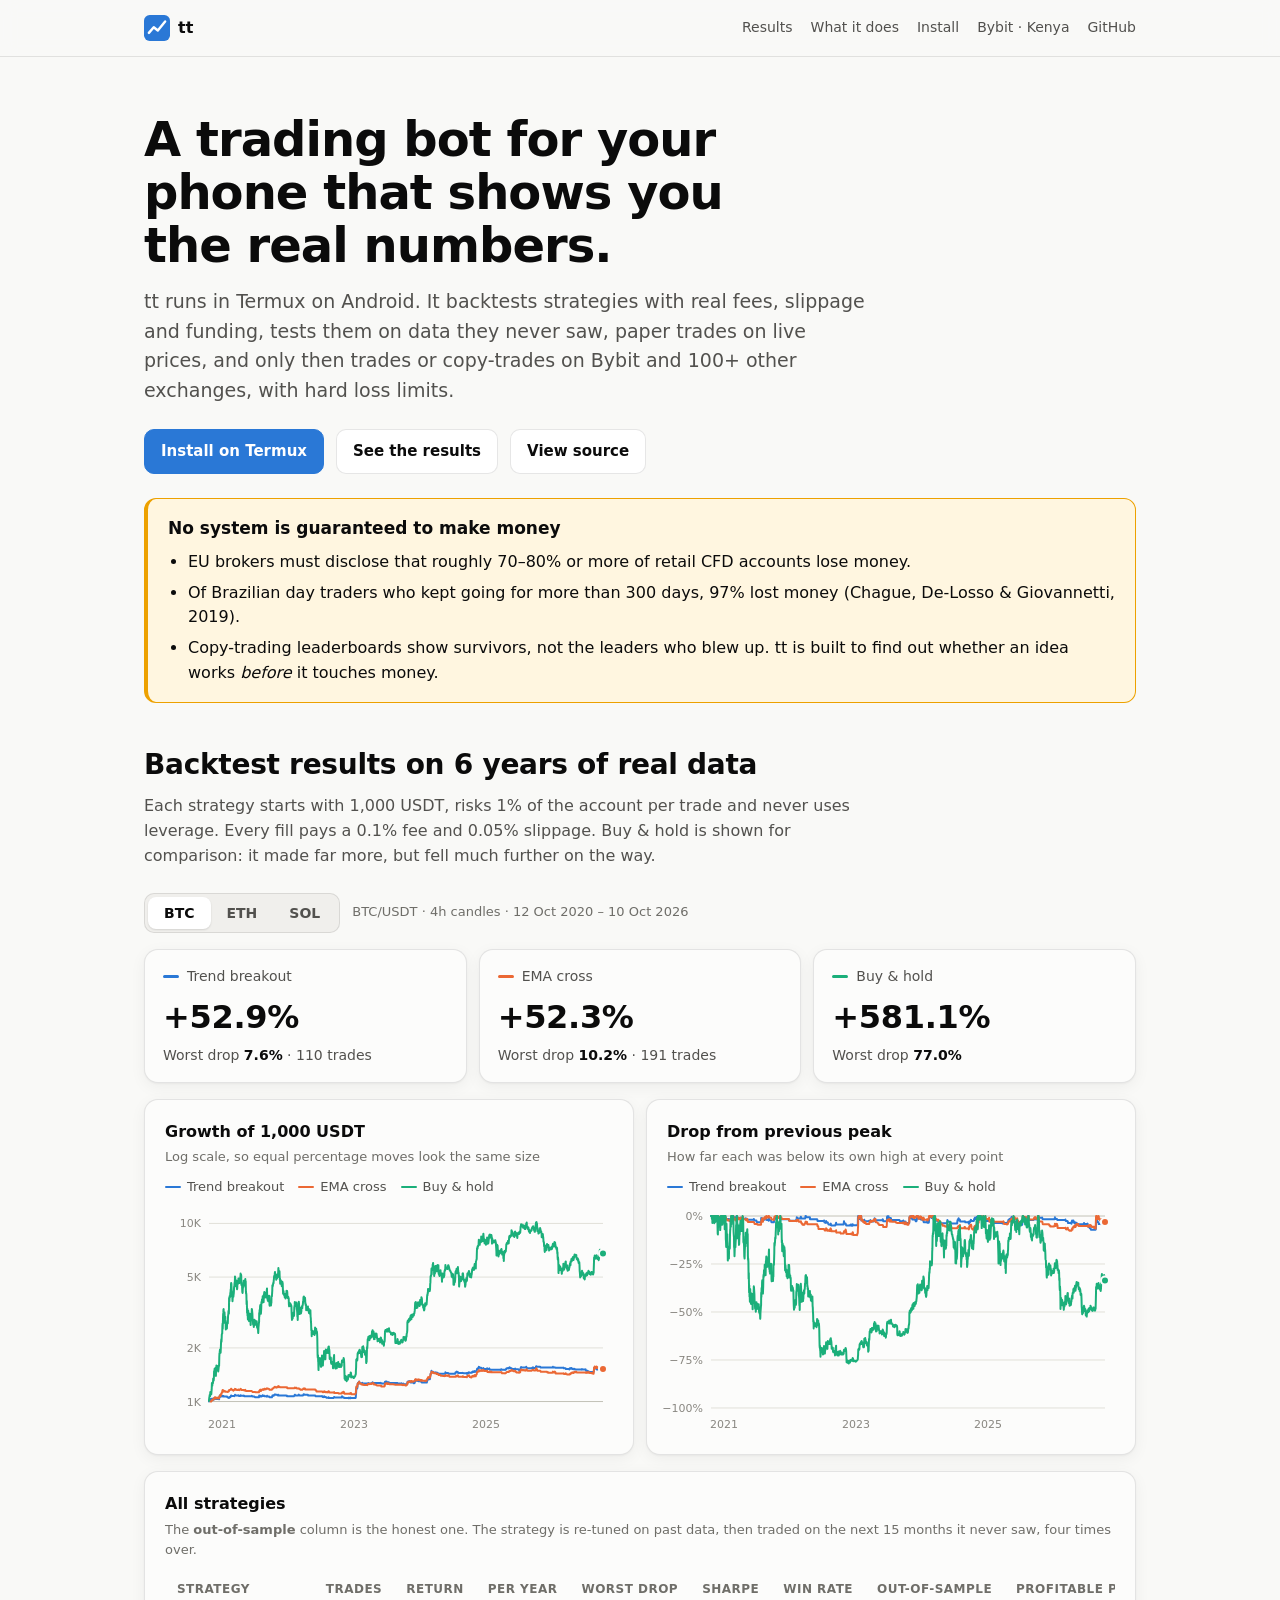
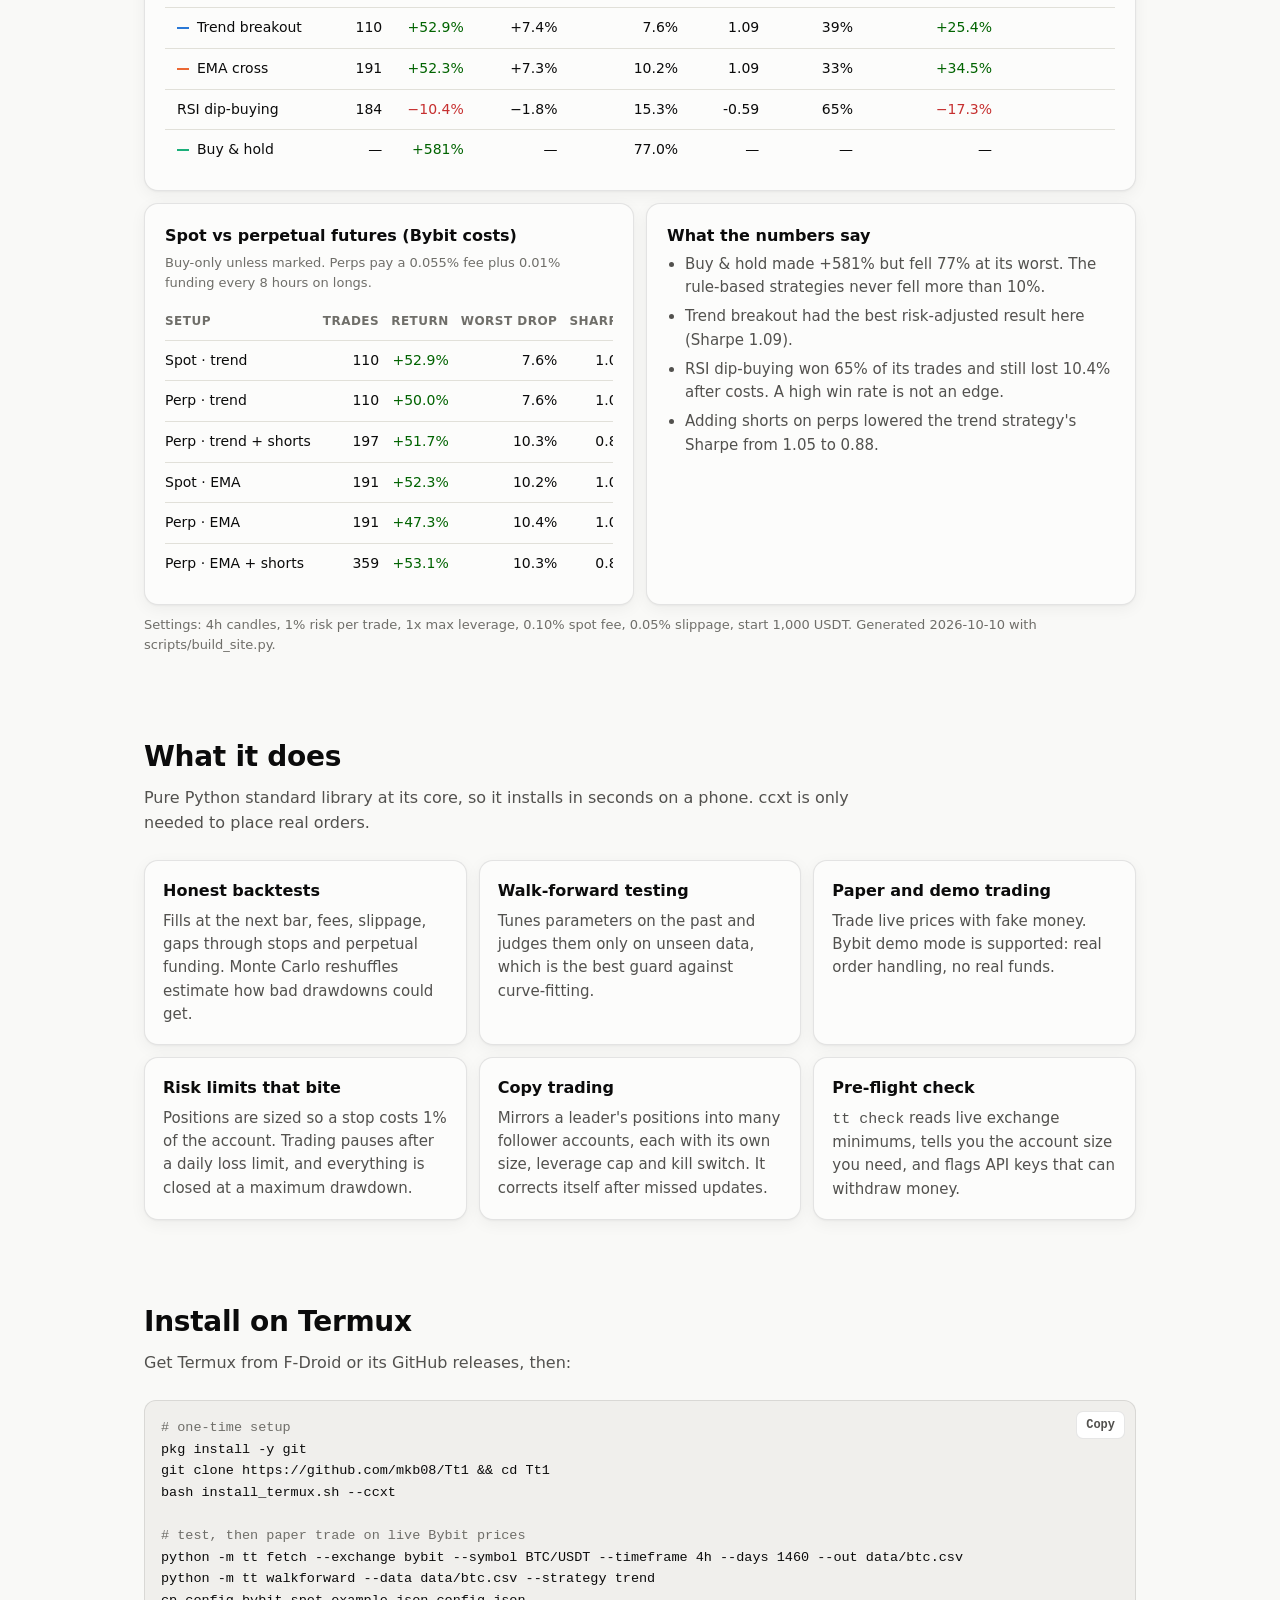
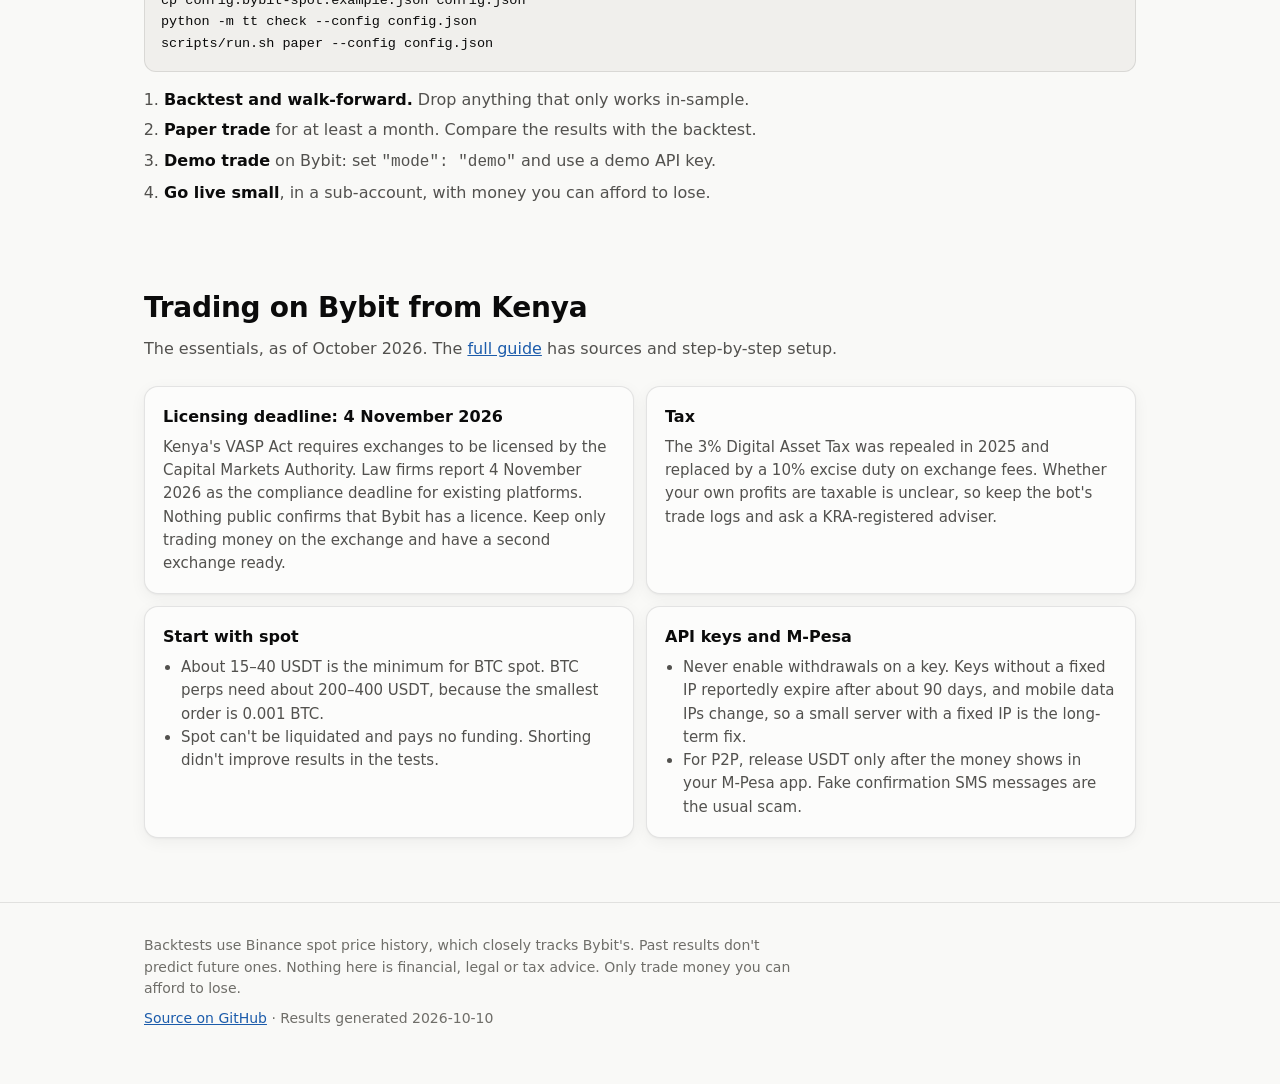
==== site/index.html @ 09217d5b "Add project website for Vercel - site/index.html: static, dependency-free page with the honest   res" ====
<!doctype html>
<html lang="en">
<head>
<meta charset="utf-8">
<meta name="viewport" content="width=device-width, initial-scale=1">
<title>tt trading toolkit</title>
<meta name="description" content="An honest, phone-friendly trading and copy-trading toolkit for Termux: backtests with real costs, walk-forward tests, paper trading, Bybit support and risk limits.">
<meta property="og:title" content="tt trading toolkit">
<meta property="og:description" content="Backtest, paper trade and copy trade from your phone, with the real numbers shown.">
<link rel="icon" href="data:image/svg+xml,%3Csvg xmlns='http://www.w3.org/2000/svg' viewBox='0 0 32 32'%3E%3Crect width='32' height='32' rx='7' fill='%232a78d6'/%3E%3Cpath d='M6 22l6-7 5 4 9-11' stroke='white' stroke-width='3' fill='none' stroke-linecap='round' stroke-linejoin='round'/%3E%3C/svg%3E">
<style>
:root {
  color-scheme: light;
  --page: #f9f9f7;
  --surface: #fcfcfb;
  --raised: #ffffff;
  --text: #0b0b0b;
  --text-2: #52514e;
  --muted: #6f6e69;
  --axis: #898781;
  --grid: #e1e0d9;
  --baseline: #c3c2b7;
  --border: rgba(11, 11, 11, 0.10);
  --accent: #2a78d6;
  --accent-ink: #1c5cab;
  --good: #006300;
  --bad: #c62f2f;
  --warn-bg: #fff6e0;
  --warn-border: #eda100;
  --code-bg: #f0efec;
  --s1: #2a78d6;
  --s2: #eb6834;
  --s3: #1baf7a;
  --shadow: 0 1px 2px rgba(0,0,0,.04), 0 4px 16px rgba(0,0,0,.05);
}
@media (prefers-color-scheme: dark) {
  :root:not([data-theme="light"]) {
    color-scheme: dark;
    --page: #0d0d0d;
    --surface: #1a1a19;
    --raised: #1f1f1e;
    --text: #f0efec;
    --text-2: #c3c2b7;
    --muted: #a3a29b;
    --axis: #898781;
    --grid: #2c2c2a;
    --baseline: #383835;
    --border: rgba(255, 255, 255, 0.10);
    --accent: #3987e5;
    --accent-ink: #86b6ef;
    --good: #0ca30c;
    --bad: #e66767;
    --warn-bg: #2a2211;
    --warn-border: #c98500;
    --code-bg: #232322;
    --s1: #3987e5;
    --s2: #d95926;
    --s3: #199e70;
    --shadow: none;
  }
}
:root[data-theme="dark"] {
  color-scheme: dark;
  --page: #0d0d0d;
  --surface: #1a1a19;
  --raised: #1f1f1e;
  --text: #f0efec;
  --text-2: #c3c2b7;
  --muted: #a3a29b;
  --axis: #898781;
  --grid: #2c2c2a;
  --baseline: #383835;
  --border: rgba(255, 255, 255, 0.10);
  --accent: #3987e5;
  --accent-ink: #86b6ef;
  --good: #0ca30c;
  --bad: #e66767;
  --warn-bg: #2a2211;
  --warn-border: #c98500;
  --code-bg: #232322;
  --s1: #3987e5;
  --s2: #d95926;
  --s3: #199e70;
  --shadow: none;
}

* { box-sizing: border-box; }
html { -webkit-text-size-adjust: 100%; scroll-behavior: smooth; }
body {
  margin: 0;
  background: var(--page);
  color: var(--text);
  font: 16px/1.55 system-ui, -apple-system, "Segoe UI", Roboto, sans-serif;
}
a { color: var(--accent-ink); }
a:hover { text-decoration-thickness: 2px; }
.wrap { max-width: 1040px; margin: 0 auto; padding: 0 16px; }
@media (min-width: 720px) { .wrap { padding: 0 24px; } }

header.top {
  position: sticky; top: 0; z-index: 10;
  background: color-mix(in srgb, var(--page) 88%, transparent);
  backdrop-filter: blur(8px);
  border-bottom: 1px solid var(--border);
}
header.top .wrap { display: flex; align-items: center; gap: 16px; height: 56px; }
.brand { display: flex; align-items: center; gap: 8px; font-weight: 700; color: var(--text); text-decoration: none; }
.brand svg { width: 26px; height: 26px; }
nav.links { margin-left: auto; display: flex; gap: 18px; font-size: 14px; }
nav.links a { color: var(--text-2); text-decoration: none; }
nav.links a:hover { color: var(--text); }
@media (max-width: 640px) { nav.links a:not(.gh) { display: none; } }

.hero { padding-top: 56px; padding-bottom: 24px; }
@media (max-width: 520px) { .hero { padding-top: 36px; } }
.hero h1 { font-size: clamp(30px, 5.4vw, 48px); line-height: 1.1; margin: 0 0 16px; letter-spacing: -0.02em; max-width: 18ch; }
.hero p.lede { font-size: clamp(17px, 2.2vw, 19px); color: var(--text-2); max-width: 60ch; margin: 0 0 24px; }
.cta { display: flex; flex-wrap: wrap; gap: 12px; }
.btn {
  display: inline-flex; align-items: center; gap: 8px; padding: 10px 16px; border-radius: 10px;
  font-weight: 600; font-size: 15px; text-decoration: none; border: 1px solid var(--border);
  color: var(--text); background: var(--raised);
}
.btn.primary { background: var(--accent); border-color: var(--accent); color: #fff; }
.btn:hover { filter: brightness(1.05); }

section { padding: 40px 0; scroll-margin-top: 56px; }
section h2 { font-size: clamp(22px, 3.4vw, 28px); margin: 0 0 8px; letter-spacing: -0.01em; }
section .sub { color: var(--text-2); margin: 0 0 24px; max-width: 70ch; }

.callout {
  background: var(--warn-bg); border: 1px solid var(--warn-border); border-left-width: 4px;
  border-radius: 12px; padding: 16px 20px;
}
.callout h3 { margin: 0 0 8px; font-size: 17px; }
.callout ul { margin: 0; padding-left: 20px; }
.callout li + li { margin-top: 6px; }

.card { background: var(--surface); border: 1px solid var(--border); border-radius: 14px; box-shadow: var(--shadow); }
.pad { padding: 20px; }
@media (max-width: 520px) { .pad { padding: 16px 12px; } }

.filters { display: flex; flex-wrap: wrap; align-items: center; gap: 12px; margin-bottom: 16px; }
.seg { display: inline-flex; padding: 3px; border-radius: 10px; background: var(--code-bg); border: 1px solid var(--border); }
.seg button {
  appearance: none; border: 0; background: transparent; color: var(--text-2);
  font-family: inherit; font-weight: 600; font-size: 14px; line-height: 1;
  padding: 9px 16px; border-radius: 8px; cursor: pointer;
}
.seg button[aria-pressed="true"] { background: var(--raised); color: var(--text); box-shadow: 0 1px 2px rgba(0,0,0,.12); }
.seg button:focus-visible { outline: 2px solid var(--accent); outline-offset: 2px; }
.filters .note { font-size: 13px; color: var(--muted); }

.tiles { display: grid; grid-template-columns: repeat(3, minmax(0, 1fr)); gap: 12px; margin-bottom: 16px; }
.tile { padding: 16px 18px; }
.tile .label { display: flex; align-items: center; gap: 8px; font-size: 14px; color: var(--text-2); }
.tile .key { width: 16px; height: 0; border-top: 3px solid; border-radius: 2px; }
.tile .value { font-size: 32px; font-weight: 650; margin: 6px 0 2px; letter-spacing: -0.01em; }
.tile .meta { font-size: 14px; color: var(--text-2); }
.tile .meta b { color: var(--text); font-weight: 600; }
@media (max-width: 720px) {
  .tiles { gap: 8px; }
  .tile { padding: 12px 10px; }
  .tile .label { font-size: 12px; gap: 6px; }
  .tile .key { width: 10px; }
  .tile .value { font-size: 21px; }
  .tile .meta { font-size: 12px; }
  .tile .meta .trades { display: none; }
}

.charts { display: grid; grid-template-columns: 1fr; gap: 12px; margin-bottom: 16px; }
@media (min-width: 900px) { .charts { grid-template-columns: 1fr 1fr; } }
.chart-card h3 { margin: 0; font-size: 16px; }
.chart-card .desc { margin: 2px 0 10px; font-size: 13px; color: var(--muted); }
.legend { display: flex; flex-wrap: wrap; gap: 14px; font-size: 13px; color: var(--text-2); margin-bottom: 6px; }
.legend span { display: inline-flex; align-items: center; gap: 6px; }
.legend i { display: inline-block; width: 16px; border-top: 2px solid; border-radius: 1px; }
.plot { position: relative; }
.plot svg { display: block; width: 100%; height: auto; overflow: visible; touch-action: pan-y; }
.plot svg:focus-visible { outline: 2px solid var(--accent); outline-offset: 4px; border-radius: 4px; }
.tip {
  position: absolute; pointer-events: none; z-index: 5; min-width: 150px;
  background: var(--raised); border: 1px solid var(--border); border-radius: 10px;
  box-shadow: 0 6px 24px rgba(0,0,0,.14); padding: 8px 10px; font-size: 13px; opacity: 0; transition: opacity .08s;
}
.tip .date { color: var(--muted); margin-bottom: 4px; font-variant-numeric: tabular-nums; }
.tip .row { display: flex; align-items: center; gap: 8px; }
.tip .row i { width: 12px; border-top: 2px solid; }
.tip .row b { font-weight: 650; color: var(--text); font-variant-numeric: tabular-nums; }
.tip .row span { color: var(--text-2); }

.table-wrap { overflow-x: auto; -webkit-overflow-scrolling: touch; }
table { border-collapse: collapse; width: 100%; font-size: 14px; }
th, td { padding: 9px 12px; text-align: right; white-space: nowrap; border-bottom: 1px solid var(--grid); font-variant-numeric: tabular-nums; }
th:first-child, td:first-child { text-align: left; }
thead th { font-size: 12px; text-transform: uppercase; letter-spacing: .04em; color: var(--muted); font-weight: 600; }
tbody tr:last-child td { border-bottom: 0; }
table.compact th, table.compact td { padding-left: 6px; padding-right: 6px; }
table.compact th:first-child, table.compact td:first-child { padding-left: 0; }
table.compact th:last-child, table.compact td:last-child { padding-right: 0; }
td.pos { color: var(--good); }
td.neg { color: var(--bad); }
td .sw { display: inline-block; width: 12px; border-top: 2px solid; margin-right: 8px; vertical-align: middle; }
.cap { font-size: 13px; color: var(--muted); margin: 10px 0 0; }
.two { display: grid; grid-template-columns: 1fr; gap: 12px; }
@media (min-width: 900px) { .two { grid-template-columns: 1fr 1fr; } }
.two > *, .charts > *, .tiles > *, .kenya > *, .features > * { min-width: 0; }
.two h3 { margin: 0 0 4px; font-size: 16px; }
.two .desc { margin: 0 0 10px; font-size: 13px; color: var(--muted); }

.features { display: grid; grid-template-columns: repeat(auto-fill, minmax(260px, 1fr)); gap: 12px; }
.features .card { padding: 18px; }
.features h3 { margin: 0 0 6px; font-size: 16px; }
.features p { margin: 0; color: var(--text-2); font-size: 15px; }

pre {
  position: relative; margin: 0; padding: 16px; padding-right: 56px; overflow-x: auto; border-radius: 12px;
  background: var(--code-bg); border: 1px solid var(--border); font: 13.5px/1.6 ui-monospace, SFMono-Regular, Menlo, Consolas, monospace;
}
pre .c { color: var(--muted); }
.copy {
  position: absolute; top: 10px; right: 10px; font-family: inherit; font-weight: 600; font-size: 12px; line-height: 1;
  padding: 7px 9px; border-radius: 7px;
  border: 1px solid var(--border); background: var(--raised); color: var(--text-2); cursor: pointer;
}
ol.steps { padding-left: 20px; margin: 16px 0 0; color: var(--text-2); }
ol.steps li + li { margin-top: 6px; }
ol.steps b { color: var(--text); }

.kenya { display: grid; grid-template-columns: 1fr; gap: 12px; }
@media (min-width: 820px) { .kenya { grid-template-columns: 1fr 1fr; } }
.kenya .card { padding: 18px; }
.kenya h3 { margin: 0 0 6px; font-size: 16px; }
.kenya p, .kenya li { color: var(--text-2); font-size: 15px; }
.kenya p { margin: 0; }
.kenya ul { margin: 0; padding-left: 18px; }
.kenya .date { font-weight: 700; color: var(--text); }

footer { padding: 32px 0 48px; border-top: 1px solid var(--border); margin-top: 24px; color: var(--muted); font-size: 14px; }
footer p { margin: 0 0 8px; max-width: 75ch; }
.loading { opacity: .5; }
.err { color: var(--bad); }
</style>
</head>
<body>
<header class="top">
  <div class="wrap">
    <a class="brand" href="#">
      <svg viewBox="0 0 32 32" aria-hidden="true"><rect width="32" height="32" rx="7" fill="var(--accent)"/><path d="M6 22l6-7 5 4 9-11" stroke="#fff" stroke-width="3" fill="none" stroke-linecap="round" stroke-linejoin="round"/></svg>
      tt
    </a>
    <nav class="links" aria-label="Sections">
      <a href="#results">Results</a>
      <a href="#features">What it does</a>
      <a href="#install">Install</a>
      <a href="#kenya">Bybit · Kenya</a>
      <a class="gh" href="https://github.com/mkb08/Tt1">GitHub</a>
    </nav>
  </div>
</header>

<main>
  <div class="wrap hero">
    <h1>A trading bot for your phone that shows you the real numbers.</h1>
    <p class="lede">tt runs in Termux on Android. It backtests strategies with real fees, slippage and funding, tests them on data they never saw, paper trades on live prices, and only then trades or copy-trades on Bybit and 100+ other exchanges, with hard loss limits.</p>
    <div class="cta">
      <a class="btn primary" href="#install">Install on Termux</a>
      <a class="btn" href="#results">See the results</a>
      <a class="btn" href="https://github.com/mkb08/Tt1">View source</a>
    </div>
  </div>

  <div class="wrap">
    <div class="callout" role="note">
      <h3>No system is guaranteed to make money</h3>
      <ul>
        <li>EU brokers must disclose that roughly 70–80% or more of retail CFD accounts lose money.</li>
        <li>Of Brazilian day traders who kept going for more than 300 days, 97% lost money (Chague, De-Losso &amp; Giovannetti, 2019).</li>
        <li>Copy-trading leaderboards show survivors, not the leaders who blew up. tt is built to find out whether an idea works <em>before</em> it touches money.</li>
      </ul>
    </div>
  </div>

  <section id="results">
    <div class="wrap">
      <h2>Backtest results on 6 years of real data</h2>
      <p class="sub">Each strategy starts with 1,000 USDT, risks 1% of the account per trade and never uses leverage. Every fill pays a 0.1% fee and 0.05% slippage. Buy &amp; hold is shown for comparison: it made far more, but fell much further on the way.</p>

      <div class="filters">
        <div class="seg" role="group" aria-label="Market">
          <button type="button" data-m="BTC" aria-pressed="true">BTC</button>
          <button type="button" data-m="ETH" aria-pressed="false">ETH</button>
          <button type="button" data-m="SOL" aria-pressed="false">SOL</button>
        </div>
        <span class="note" id="period">Loading…</span>
      </div>

      <div class="tiles" id="tiles"></div>

      <div class="charts">
        <div class="card pad chart-card">
          <h3>Growth of 1,000 USDT</h3>
          <p class="desc">Log scale, so equal percentage moves look the same size</p>
          <div class="legend" data-for="growth"></div>
          <div class="plot" id="growth"></div>
        </div>
        <div class="card pad chart-card">
          <h3>Drop from previous peak</h3>
          <p class="desc">How far each was below its own high at every point</p>
          <div class="legend" data-for="dd"></div>
          <div class="plot" id="dd"></div>
        </div>
      </div>

      <div class="card pad">
        <h3 style="margin:0 0 4px;font-size:16px">All strategies</h3>
        <p class="cap" style="margin:0 0 10px">The <b>out-of-sample</b> column is the honest one. The strategy is re-tuned on past data, then traded on the next 15 months it never saw, four times over.</p>
        <div class="table-wrap"><table id="table" aria-label="Strategy results"></table></div>
      </div>

      <div class="two" style="margin-top:12px">
        <div class="card pad">
          <h3>Spot vs perpetual futures (Bybit costs)</h3>
          <p class="desc">Buy-only unless marked. Perps pay a 0.055% fee plus 0.01% funding every 8 hours on longs.</p>
          <div class="table-wrap"><table id="perp" class="compact" aria-label="Spot versus perpetual results"></table></div>
        </div>
        <div class="card pad">
          <h3>What the numbers say</h3>
          <ul id="takeaways" style="margin:0;padding-left:18px;color:var(--text-2);font-size:15px"></ul>
        </div>
      </div>
      <p class="cap" id="settings"></p>
    </div>
  </section>

  <section id="features">
    <div class="wrap">
      <h2>What it does</h2>
      <p class="sub">Pure Python standard library at its core, so it installs in seconds on a phone. ccxt is only needed to place real orders.</p>
      <div class="features">
        <div class="card"><h3>Honest backtests</h3><p>Fills at the next bar, fees, slippage, gaps through stops and perpetual funding. Monte Carlo reshuffles estimate how bad drawdowns could get.</p></div>
        <div class="card"><h3>Walk-forward testing</h3><p>Tunes parameters on the past and judges them only on unseen data, which is the best guard against curve-fitting.</p></div>
        <div class="card"><h3>Paper and demo trading</h3><p>Trade live prices with fake money. Bybit demo mode is supported: real order handling, no real funds.</p></div>
        <div class="card"><h3>Risk limits that bite</h3><p>Positions are sized so a stop costs 1% of the account. Trading pauses after a daily loss limit, and everything is closed at a maximum drawdown.</p></div>
        <div class="card"><h3>Copy trading</h3><p>Mirrors a leader's positions into many follower accounts, each with its own size, leverage cap and kill switch. It corrects itself after missed updates.</p></div>
        <div class="card"><h3>Pre-flight check</h3><p><code>tt check</code> reads live exchange minimums, tells you the account size you need, and flags API keys that can withdraw money.</p></div>
      </div>
    </div>
  </section>

  <section id="install">
    <div class="wrap">
      <h2>Install on Termux</h2>
      <p class="sub">Get Termux from F-Droid or its GitHub releases, then:</p>
      <pre id="code"><button class="copy" type="button" data-copy="code">Copy</button><span class="c"># one-time setup</span>
pkg install -y git
git clone https://github.com/mkb08/Tt1 &amp;&amp; cd Tt1
bash install_termux.sh --ccxt

<span class="c"># test, then paper trade on live Bybit prices</span>
python -m tt fetch --exchange bybit --symbol BTC/USDT --timeframe 4h --days 1460 --out data/btc.csv
python -m tt walkforward --data data/btc.csv --strategy trend
cp config.bybit-spot.example.json config.json
python -m tt check --config config.json
scripts/run.sh paper --config config.json</pre>
      <ol class="steps">
        <li><b>Backtest and walk-forward.</b> Drop anything that only works in-sample.</li>
        <li><b>Paper trade</b> for at least a month. Compare the results with the backtest.</li>
        <li><b>Demo trade</b> on Bybit: set <code>"mode": "demo"</code> and use a demo API key.</li>
        <li><b>Go live small</b>, in a sub-account, with money you can afford to lose.</li>
      </ol>
    </div>
  </section>

  <section id="kenya">
    <div class="wrap">
      <h2>Trading on Bybit from Kenya</h2>
      <p class="sub">The essentials, as of October 2026. The <a href="https://github.com/mkb08/Tt1/blob/HEAD/docs/BYBIT_KENYA.md">full guide</a> has sources and step-by-step setup.</p>
      <div class="kenya">
        <div class="card">
          <h3>Licensing deadline: <span class="date">4 November 2026</span></h3>
          <p>Kenya's VASP Act requires exchanges to be licensed by the Capital Markets Authority. Law firms report 4 November 2026 as the compliance deadline for existing platforms. Nothing public confirms that Bybit has a licence. Keep only trading money on the exchange and have a second exchange ready.</p>
        </div>
        <div class="card">
          <h3>Tax</h3>
          <p>The 3% Digital Asset Tax was repealed in 2025 and replaced by a 10% excise duty on exchange fees. Whether your own profits are taxable is unclear, so keep the bot's trade logs and ask a KRA-registered adviser.</p>
        </div>
        <div class="card">
          <h3>Start with spot</h3>
          <ul>
            <li>About 15–40 USDT is the minimum for BTC spot. BTC perps need about 200–400 USDT, because the smallest order is 0.001 BTC.</li>
            <li>Spot can't be liquidated and pays no funding. Shorting didn't improve results in the tests.</li>
          </ul>
        </div>
        <div class="card">
          <h3>API keys and M-Pesa</h3>
          <ul>
            <li>Never enable withdrawals on a key. Keys without a fixed IP reportedly expire after about 90 days, and mobile data IPs change, so a small server with a fixed IP is the long-term fix.</li>
            <li>For P2P, release USDT only after the money shows in your M-Pesa app. Fake confirmation SMS messages are the usual scam.</li>
          </ul>
        </div>
      </div>
    </div>
  </section>
</main>

<footer>
  <div class="wrap">
    <p>Backtests use Binance spot price history, which closely tracks Bybit's. Past results don't predict future ones. Nothing here is financial, legal or tax advice. Only trade money you can afford to lose.</p>
    <p><a href="https://github.com/mkb08/Tt1">Source on GitHub</a> · <span id="generated"></span></p>
  </div>
</footer>

<script>
(() => {
  "use strict";
  const SERIES = [
    { key: "trend", name: "Trend breakout", color: "var(--s1)" },
    { key: "ema", name: "EMA cross", color: "var(--s2)" },
    { key: "bh", name: "Buy & hold", color: "var(--s3)" },
  ];
  const NAMES = { trend: "Trend breakout", ema: "EMA cross", rsi: "RSI dip-buying", bh: "Buy & hold" };
  const DAY = 86400000;
  const NS = "http://www.w3.org/2000/svg";
  let data = null;
  let market = "BTC";
  const charts = new Map();  // chart id -> { svg, hide }, replaced on each redraw
  document.addEventListener("pointerdown", (e) => {
    for (const c of charts.values()) if (!c.svg.contains(e.target)) c.hide();
  });

  const pct = (x, d = 1) => (x > 0 ? "+" : x < 0 ? "−" : "") + Math.abs(x * 100).toFixed(d) + "%";
  const pctAbs = (x, d = 1) => (x * 100).toFixed(d) + "%";
  const num = (x) => Math.round(x).toLocaleString("en-US");
  const compact = (v) => v >= 1000 ? (v / 1000).toLocaleString("en-US", { maximumFractionDigits: 1 }) + "K" : String(Math.round(v));
  const dateOf = (day) => new Date(day * DAY);
  const fmtDate = (day) => dateOf(day).toLocaleDateString("en-GB", { day: "numeric", month: "short", year: "numeric", timeZone: "UTC" });
  const el = (tag, attrs = {}, parent) => {
    const n = document.createElementNS(NS, tag);
    for (const [k, v] of Object.entries(attrs)) n.setAttribute(k, v);
    if (parent) parent.appendChild(n);
    return n;
  };
  const h = (tag, cls, text) => {
    const n = document.createElement(tag);
    if (cls) n.className = cls;
    if (text != null) n.textContent = text;
    return n;
  };

  // ---------- line chart with crosshair tooltip ----------
  function lineChart(root, cfg) {
    root.textContent = "";
    const W = Math.max(280, root.clientWidth);
    const narrow = W < 520;
    const H = narrow ? 230 : 280;
    const m = { top: 12, right: narrow ? 10 : 98, bottom: 26, left: 44 };
    const iw = W - m.left - m.right, ih = H - m.top - m.bottom;
    const days = cfg.days;
    const x0 = days[0], x1 = days[days.length - 1];
    const sx = (d) => m.left + ((d - x0) / (x1 - x0)) * iw;
    const tf = cfg.log ? Math.log10 : (v) => v;
    const [d0, d1] = cfg.domain;
    const sy = (v) => m.top + ih - ((tf(v) - tf(d0)) / (tf(d1) - tf(d0))) * ih;

    const svg = el("svg", { viewBox: `0 0 ${W} ${H}`, width: W, height: H, role: "img", tabindex: "0",
      "aria-label": cfg.label + ". Use left and right arrow keys to read values." });
    root.appendChild(svg);

    // grid + y ticks
    for (const t of cfg.ticks) {
      const y = sy(t);
      el("line", { x1: m.left, x2: m.left + iw, y1: y, y2: y, stroke: t === cfg.base ? "var(--baseline)" : "var(--grid)", "stroke-width": 1 }, svg);
      const tx = el("text", { x: m.left - 8, y: y + 4, "text-anchor": "end", "font-size": 11, fill: "var(--axis)", "font-variant-numeric": "tabular-nums" }, svg);
      tx.textContent = cfg.tickFmt(t);
    }
    // x ticks: years
    const y0 = dateOf(x0).getUTCFullYear(), y1 = dateOf(x1).getUTCFullYear();
    for (let y = y0 + 1; y <= y1; y++) {
      const d = Date.UTC(y, 0, 1) / DAY;
      if (narrow && (y - y0) % 2 === 0) continue;
      const tx = el("text", { x: sx(d), y: H - 6, "text-anchor": "middle", "font-size": 11, fill: "var(--axis)" }, svg);
      tx.textContent = String(y);
    }
    // lines
    const ends = [];
    for (const s of cfg.series) {
      let dstr = "", started = false;
      for (let i = 0; i < days.length; i++) {
        const v = s.values[i];
        if (v == null) { started = false; continue; }
        dstr += (started ? "L" : "M") + sx(days[i]).toFixed(1) + " " + sy(v).toFixed(1);
        started = true;
      }
      el("path", { d: dstr, fill: "none", stroke: s.color, "stroke-width": 2, "stroke-linejoin": "round", "stroke-linecap": "round" }, svg);
      const lastV = s.values[s.values.length - 1];
      ends.push({ s, x: sx(x1), y: sy(lastV), v: lastV });
    }
    for (const e of ends) {
      el("circle", { cx: e.x, cy: e.y, r: 4, fill: e.s.color, stroke: "var(--surface)", "stroke-width": 2 }, svg);
    }
    // direct end labels, only where they don't collide
    if (!narrow) {
      const sorted = [...ends].sort((a, b) => a.y - b.y);
      sorted.forEach((e, i) => {
        const prev = sorted[i - 1], next = sorted[i + 1];
        if ((prev && e.y - prev.y < 15) || (next && next.y - e.y < 15)) return;
        const t = el("text", { x: e.x + 9, y: e.y + 4, "font-size": 12, fill: "var(--text-2)" }, svg);
        t.textContent = e.s.short + " " + cfg.endFmt(e.v);
      });
    }

    // crosshair + tooltip
    const cross = el("line", { y1: m.top, y2: m.top + ih, stroke: "var(--axis)", "stroke-width": 1, opacity: 0 }, svg);
    const dots = cfg.series.map((s) => el("circle", { r: 4, fill: s.color, stroke: "var(--surface)", "stroke-width": 2, opacity: 0 }, svg));
    const tip = h("div", "tip");
    tip.setAttribute("aria-hidden", "true");
    root.appendChild(tip);
    let idx = days.length - 1;

    function show(i) {
      idx = Math.max(0, Math.min(days.length - 1, i));
      const x = sx(days[idx]);
      cross.setAttribute("x1", x); cross.setAttribute("x2", x); cross.setAttribute("opacity", 1);
      tip.textContent = "";
      tip.appendChild(h("div", "date", fmtDate(days[idx])));
      cfg.series.forEach((s, k) => {
        const v = s.values[idx];
        if (v == null) { dots[k].setAttribute("opacity", 0); return; }
        dots[k].setAttribute("cx", x); dots[k].setAttribute("cy", sy(v)); dots[k].setAttribute("opacity", 1);
        const row = h("div", "row");
        const key = h("i"); key.style.borderColor = s.color;
        row.append(key, h("b", null, cfg.tipFmt(v)), h("span", null, s.name));
        tip.appendChild(row);
      });
      tip.style.opacity = 1;
      const tw = tip.offsetWidth, th = tip.offsetHeight;
      const scale = root.clientWidth / W;
      let left = x * scale + 12;
      if (left + tw > root.clientWidth) left = x * scale - tw - 12;
      tip.style.left = Math.max(0, left) + "px";
      tip.style.top = Math.max(0, m.top * scale + 4) + "px";
      void th;
    }
    function hide() {
      cross.setAttribute("opacity", 0);
      dots.forEach((d) => d.setAttribute("opacity", 0));
      tip.style.opacity = 0;
    }
    function nearest(clientX) {
      const r = svg.getBoundingClientRect();
      const px = ((clientX - r.left) / r.width) * W;
      const d = x0 + ((px - m.left) / iw) * (x1 - x0);
      let lo = 0, hi = days.length - 1;
      while (hi - lo > 1) { const mid = (lo + hi) >> 1; if (days[mid] < d) lo = mid; else hi = mid; }
      return Math.abs(days[lo] - d) <= Math.abs(days[hi] - d) ? lo : hi;
    }
    svg.addEventListener("pointermove", (e) => show(nearest(e.clientX)));
    svg.addEventListener("pointerdown", (e) => show(nearest(e.clientX)));
    // touch fires pointerleave on lift; keep the readout until a tap elsewhere
    svg.addEventListener("pointerleave", (e) => { if (e.pointerType === "mouse") hide(); });
    charts.set(root.id, { svg, hide });
    svg.addEventListener("focus", () => show(idx));
    svg.addEventListener("blur", hide);
    svg.addEventListener("keydown", (e) => {
      const step = e.shiftKey ? 30 : 7;
      if (e.key === "ArrowLeft") { show(idx - step); e.preventDefault(); }
      if (e.key === "ArrowRight") { show(idx + step); e.preventDefault(); }
    });
  }

  function legend(target, series) {
    target.textContent = "";
    for (const s of series) {
      const sp = h("span"); const i = h("i"); i.style.borderColor = s.color;
      sp.append(i, document.createTextNode(s.name));
      target.appendChild(sp);
    }
  }

  function niceLogTicks(lo, hi) {
    const out = [];
    for (let p = Math.floor(Math.log10(lo)); p <= Math.ceil(Math.log10(hi)); p++) {
      for (const k of [1, 2, 5]) { const v = k * 10 ** p; if (v >= lo && v <= hi) out.push(v); }
    }
    return out;
  }

  // ---------- render one market ----------
  function render() {
    const M = data.markets[market];
    document.getElementById("period").textContent =
      `${market}/USDT · 4h candles · ${fmtDate(Date.parse(M.start) / DAY)} – ${fmtDate(Date.parse(M.end) / DAY)}`;

    // align curves on the buy & hold calendar
    const days = M.curves.bh.map((p) => p[0]);
    const series = SERIES.map((s) => {
      const map = new Map(M.curves[s.key].map((p) => [p[0], p[1]]));
      return { ...s, short: s.key === "bh" ? "Hold" : s.key === "ema" ? "EMA" : "Trend", values: days.map((d) => map.has(d) ? map.get(d) : null) };
    });

    // tiles
    const tiles = document.getElementById("tiles");
    tiles.textContent = "";
    for (const s of SERIES) {
      const mt = M.metrics[s.key];
      const t = h("div", "card tile");
      const lab = h("div", "label"); const key = h("span", "key"); key.style.borderColor = s.color;
      lab.append(key, document.createTextNode(s.name));
      const val = h("div", "value", pct(mt.total_return, mt.total_return > 10 ? 0 : 1));
      const meta = h("div", "meta");
      meta.append(document.createTextNode("Worst drop "), h("b", null, pctAbs(mt.max_drawdown)));
      if (s.key !== "bh") meta.append(h("span", "trades", ` · ${mt.trades} trades`));
      t.append(lab, val, meta);
      tiles.appendChild(t);
    }

    // growth chart (log)
    let lo = Infinity, hi = -Infinity;
    for (const s of series) for (const v of s.values) if (v != null) { lo = Math.min(lo, v); hi = Math.max(hi, v); }
    lo = Math.min(lo, 1000) * 0.92; hi = hi * 1.08;
    const gTicks = niceLogTicks(lo, hi);
    legend(document.querySelector('.legend[data-for="growth"]'), series);
    lineChart(document.getElementById("growth"), {
      label: `Growth of 1,000 USDT for ${market}: trend breakout, EMA cross and buy and hold`,
      days, series, log: true, domain: [lo, hi], ticks: gTicks, base: 1000,
      tickFmt: compact, endFmt: (v) => compact(v), tipFmt: (v) => num(v) + " USDT",
    });

    // drawdown chart
    const ddSeries = series.map((s) => {
      let peak = -Infinity;
      return { ...s, values: s.values.map((v) => { if (v == null) return null; peak = Math.max(peak, v); return v / peak - 1; }) };
    });
    let minDD = 0;
    for (const s of ddSeries) for (const v of s.values) if (v != null) minDD = Math.min(minDD, v);
    const step = minDD < -0.5 ? 0.25 : minDD < -0.2 ? 0.1 : 0.05;
    const ddLo = Math.floor(minDD / step) * step - 0.0001;
    const ddTicks = [];
    for (let t = 0; t >= ddLo; t -= step) ddTicks.push(Math.round(t * 100) / 100);
    legend(document.querySelector('.legend[data-for="dd"]'), ddSeries);
    lineChart(document.getElementById("dd"), {
      label: `Drop from previous peak for ${market}`,
      days, series: ddSeries, log: false, domain: [ddLo, 0], ticks: ddTicks, base: 0,
      tickFmt: (t) => t === 0 ? "0%" : pct(t, 0), endFmt: (v) => pct(v, 0), tipFmt: (v) => pct(v),
    });

    // results table
    const table = document.getElementById("table");
    table.textContent = "";
    const thead = h("thead"); const hr = h("tr");
    ["Strategy", "Trades", "Return", "Per year", "Worst drop", "Sharpe", "Win rate", "Out-of-sample", "Profitable periods"]
      .forEach((c) => hr.appendChild(h("th", null, c)));
    thead.appendChild(hr); table.appendChild(thead);
    const tb = h("tbody");
    for (const k of ["trend", "ema", "rsi", "bh"]) {
      const mt = M.metrics[k], wf = M.walkforward[k];
      const tr = h("tr");
      const name = h("td");
      const s = SERIES.find((x) => x.key === k);
      if (s) { const sw = h("span", "sw"); sw.style.borderColor = s.color; name.appendChild(sw); }
      name.appendChild(document.createTextNode(NAMES[k]));
      tr.appendChild(name);
      const cell = (text, cls) => { const td = h("td", cls, text); tr.appendChild(td); };
      if (k === "bh") {
        cell("—"); cell(pct(mt.total_return, 0), "pos"); cell("—"); cell(pctAbs(mt.max_drawdown)); cell("—"); cell("—"); cell("—"); cell("—");
      } else {
        cell(String(mt.trades));
        cell(pct(mt.total_return), mt.total_return >= 0 ? "pos" : "neg");
        cell(pct(mt.cagr));
        cell(pctAbs(mt.max_drawdown));
        cell(mt.sharpe.toFixed(2));
        cell(pctAbs(mt.win_rate, 0));
        cell(pct(wf.compounded), wf.compounded >= 0 ? "pos" : "neg");
        cell(`${wf.profitable} of ${wf.folds}`);
      }
      tb.appendChild(tr);
    }
    table.appendChild(tb);

    // spot vs perp table
    const perp = document.getElementById("perp");
    perp.textContent = "";
    const ph = h("thead"); const phr = h("tr");
    ["Setup", "Trades", "Return", "Worst drop", "Sharpe"].forEach((c) => phr.appendChild(h("th", null, c)));
    ph.appendChild(phr); perp.appendChild(ph);
    const pb = h("tbody");
    const rows = [
      ["Spot · trend", M.metrics.trend],
      ["Perp · trend", M.perp.trend_long],
      ["Perp · trend + shorts", M.perp.trend_ls],
      ["Spot · EMA", M.metrics.ema],
      ["Perp · EMA", M.perp.ema_long],
      ["Perp · EMA + shorts", M.perp.ema_ls],
    ];
    for (const [label, mt] of rows) {
      const tr = h("tr");
      tr.appendChild(h("td", null, label));
      tr.appendChild(h("td", null, String(mt.trades)));
      tr.appendChild(h("td", mt.total_return >= 0 ? "pos" : "neg", pct(mt.total_return)));
      tr.appendChild(h("td", null, pctAbs(mt.max_drawdown)));
      tr.appendChild(h("td", null, mt.sharpe.toFixed(2)));
      pb.appendChild(tr);
    }
    perp.appendChild(pb);

    // takeaways derived from the data
    const tk = document.getElementById("takeaways");
    tk.textContent = "";
    const best = M.metrics.trend.sharpe >= M.metrics.ema.sharpe ? "trend" : "ema";
    const items = [
      `Buy & hold made ${pct(M.metrics.bh.total_return, 0)} but fell ${pctAbs(M.metrics.bh.max_drawdown, 0)} at its worst. The rule-based strategies never fell more than ${pctAbs(Math.max(M.metrics.trend.max_drawdown, M.metrics.ema.max_drawdown), 0)}.`,
      `${NAMES[best]} had the best risk-adjusted result here (Sharpe ${M.metrics[best].sharpe.toFixed(2)}).`,
      M.metrics.rsi.total_return < 0
        ? `RSI dip-buying won ${pctAbs(M.metrics.rsi.win_rate, 0)} of its trades and still lost ${pctAbs(-M.metrics.rsi.total_return)} after costs. A high win rate is not an edge.`
        : `RSI dip-buying won ${pctAbs(M.metrics.rsi.win_rate, 0)} of its trades for ${pct(M.metrics.rsi.total_return)} after costs.`,
      `Adding shorts on perps ${M.perp.trend_ls.sharpe < M.perp.trend_long.sharpe ? "lowered" : "raised"} the trend strategy's Sharpe from ${M.perp.trend_long.sharpe.toFixed(2)} to ${M.perp.trend_ls.sharpe.toFixed(2)}.`,
    ];
    for (const t of items) tk.appendChild(h("li", null, t));
    tk.querySelectorAll("li").forEach((li) => (li.style.marginBottom = "6px"));
  }

  // ---------- wiring ----------
  document.querySelectorAll(".seg button").forEach((b) => {
    b.addEventListener("click", () => {
      market = b.dataset.m;
      document.querySelectorAll(".seg button").forEach((x) => x.setAttribute("aria-pressed", String(x === b)));
      if (data) render();
    });
  });
  let rt;
  window.addEventListener("resize", () => { clearTimeout(rt); rt = setTimeout(() => data && render(), 120); });
  document.querySelectorAll(".copy").forEach((btn) => {
    btn.addEventListener("click", async () => {
      const pre = document.getElementById(btn.dataset.copy);
      const text = [...pre.childNodes].filter((n) => n !== btn).map((n) => n.textContent).join("").trim();
      try { await navigator.clipboard.writeText(text); btn.textContent = "Copied"; }
      catch { btn.textContent = "Select & copy"; }
      setTimeout(() => (btn.textContent = "Copy"), 1600);
    });
  });

  fetch("data/results.json")
    .then((r) => { if (!r.ok) throw new Error(r.status); return r.json(); })
    .then((d) => {
      data = d;
      const s = d.settings;
      document.getElementById("settings").textContent =
        `Settings: ${s.timeframe} candles, ${pctAbs(s.risk_per_trade, 0)} risk per trade, ${s.max_leverage}x max leverage, ` +
        `${pctAbs(s.spot_fee, 2)} spot fee, ${pctAbs(s.slippage, 2)} slippage, start ${num(s.start_equity)} USDT. ` +
        `Generated ${d.generated} with scripts/build_site.py.`;
      document.getElementById("generated").textContent = `Results generated ${d.generated}`;
      render();
    })
    .catch((e) => {
      const p = document.getElementById("period");
      p.textContent = "Couldn't load the results data (" + e.message + ").";
      p.className = "note err";
    });
})();
</script>
</body>
</html>
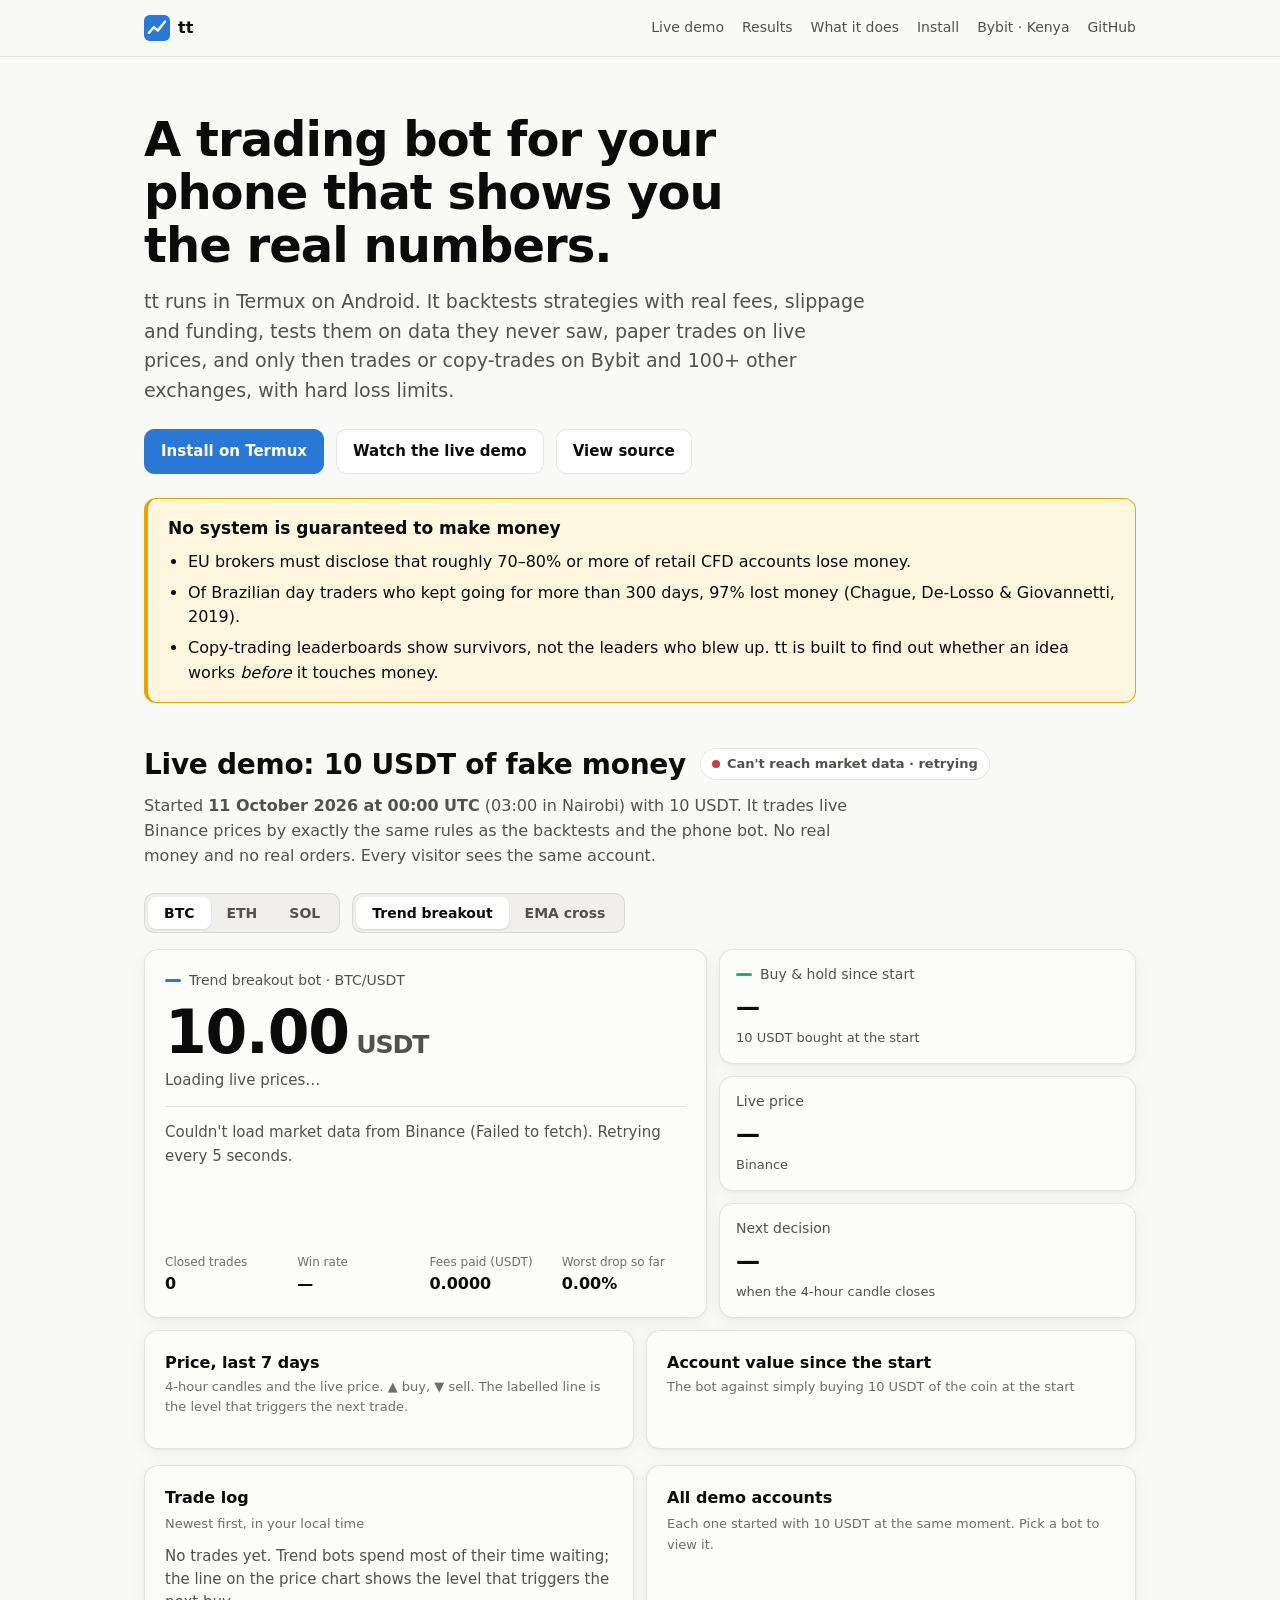
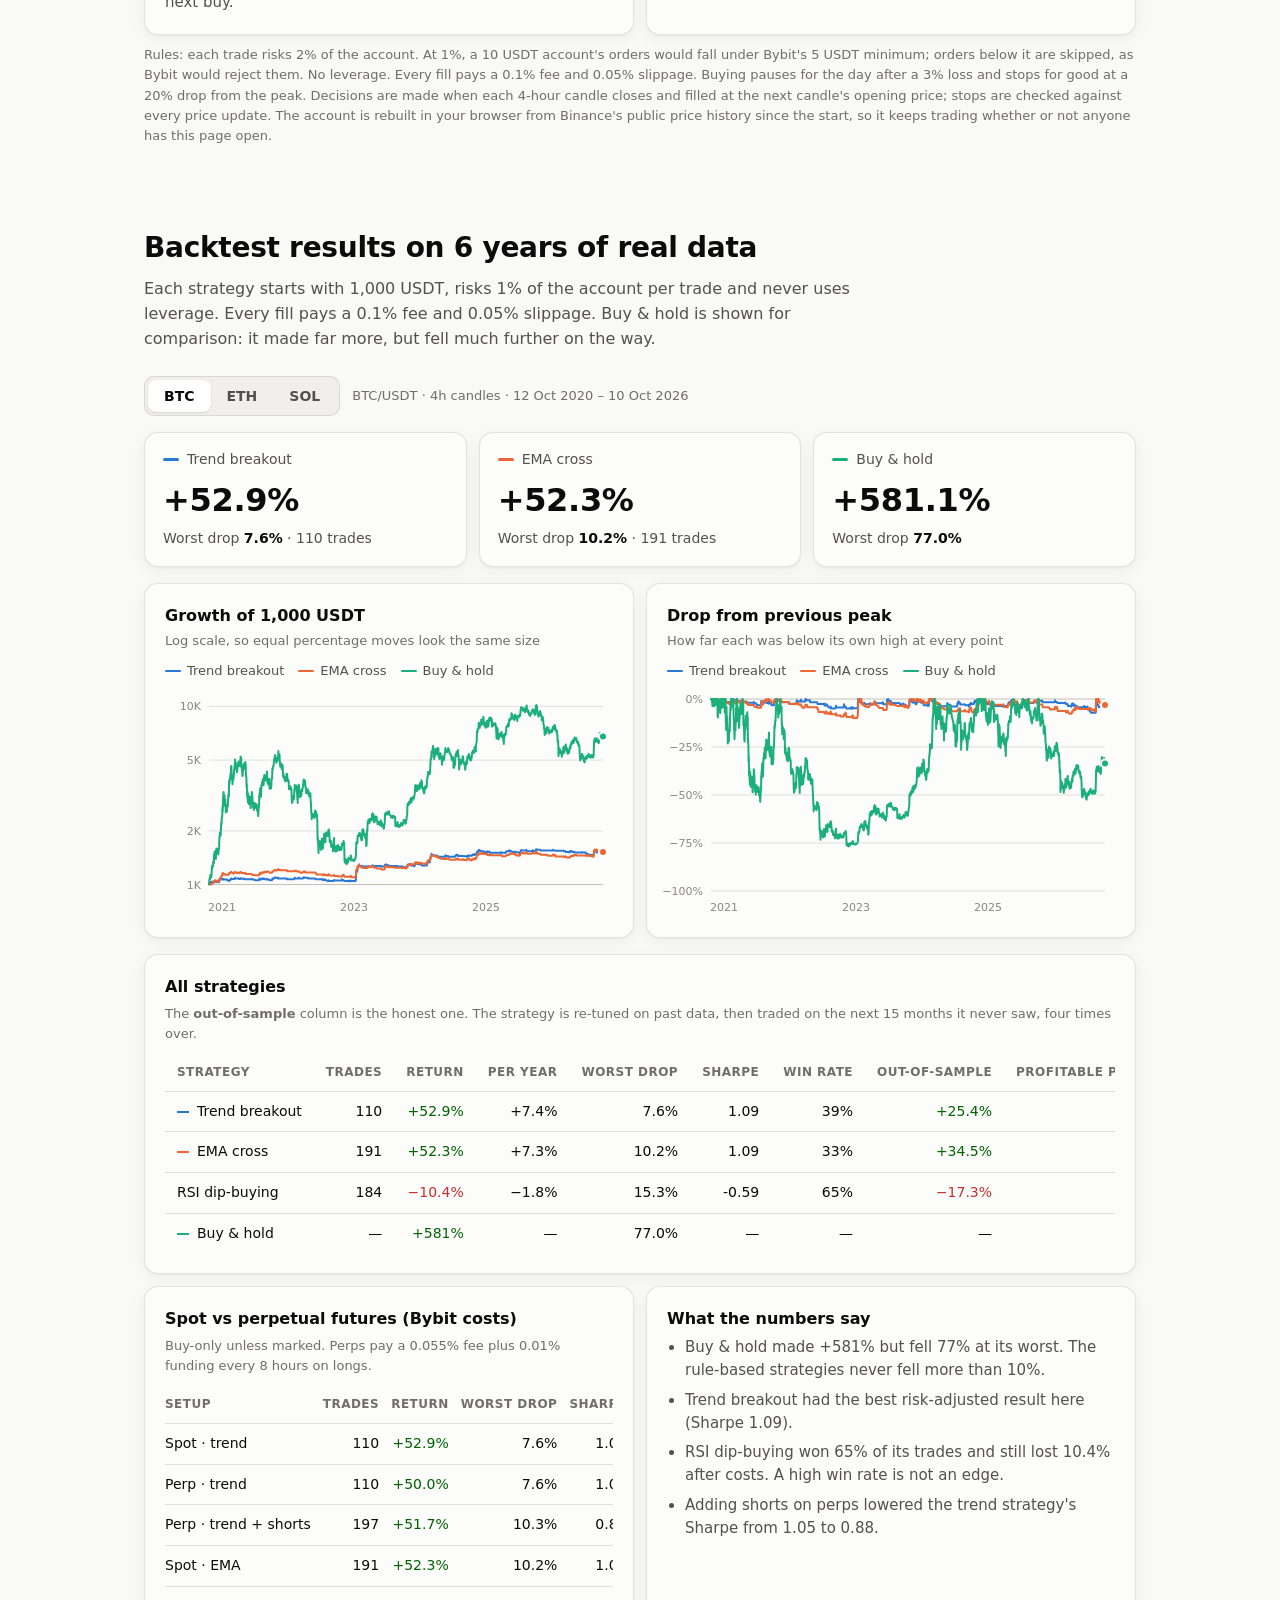
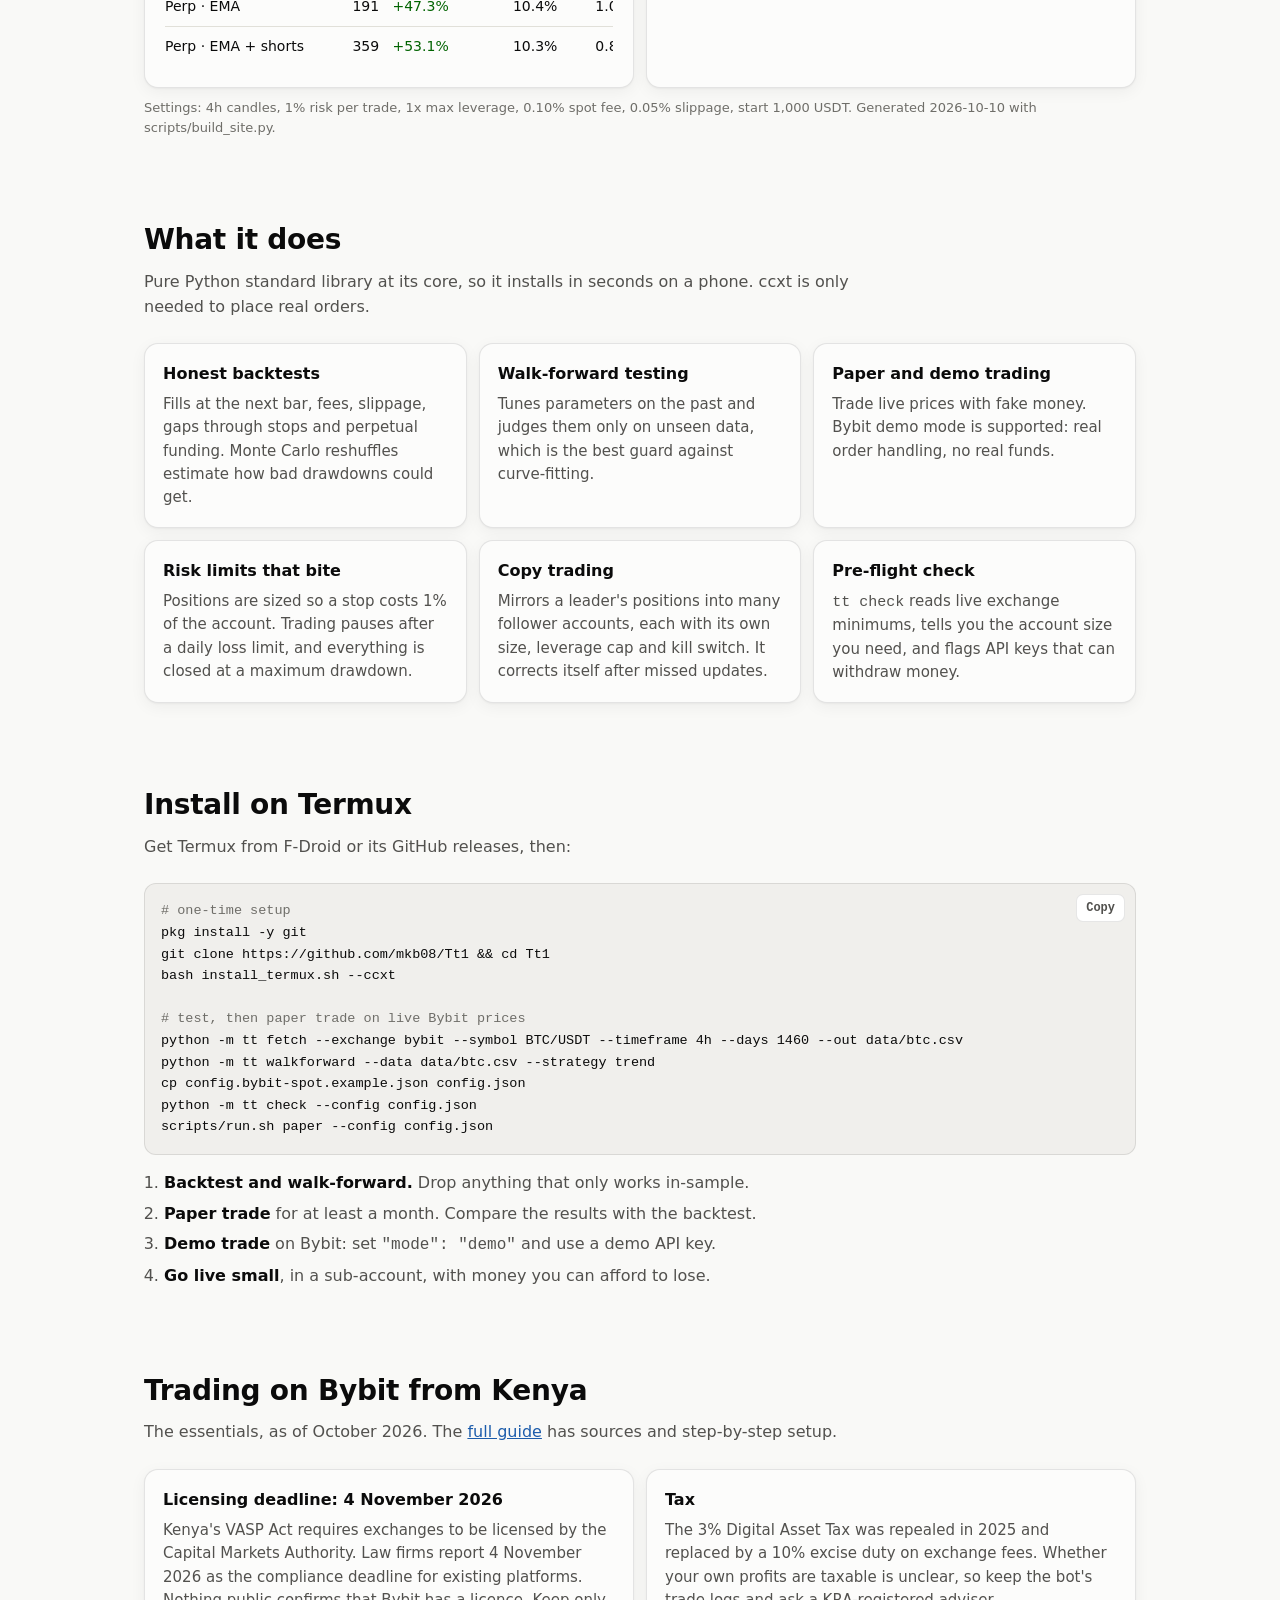
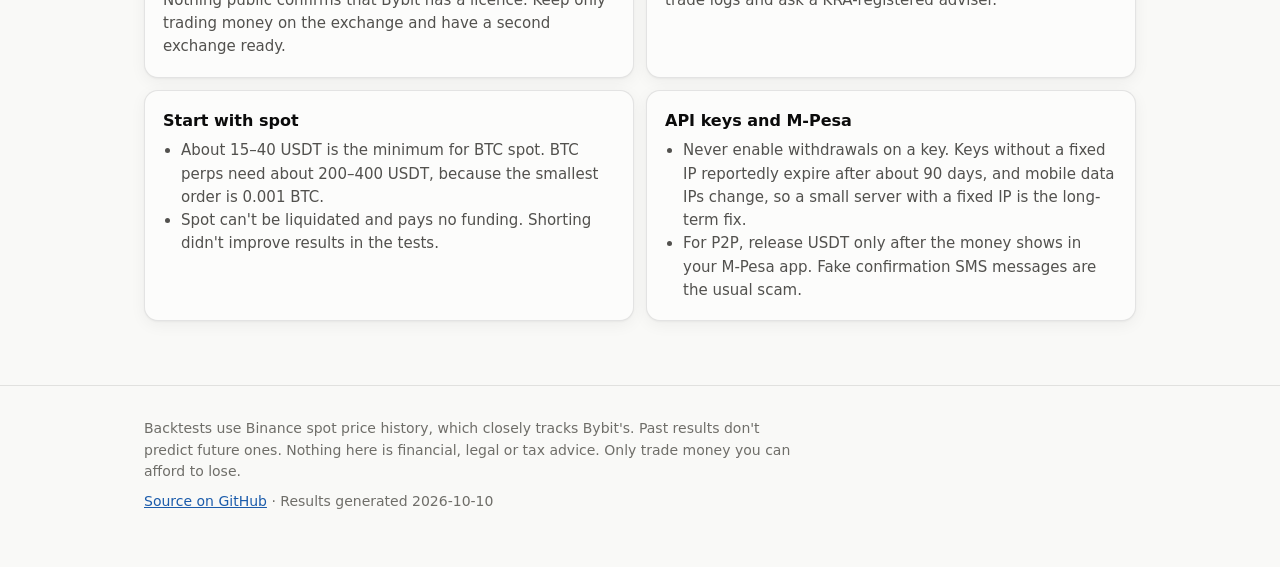
==== commit 2bc5711c: "Add a live 10 USDT paper-trading demo to the website - site/js/engine.js: JavaScript port of the ind" ====
--- a/site/index.html
+++ b/site/index.html
@@ -236,6 +236,52 @@
 .kenya ul { margin: 0; padding-left: 18px; }
 .kenya .date { font-weight: 700; color: var(--text); }
 
+/* live demo */
+.live-head { display: flex; flex-wrap: wrap; align-items: center; gap: 8px 14px; margin-bottom: 8px; }
+.live-head h2 { margin: 0; }
+.live-pill {
+  display: inline-flex; align-items: center; gap: 7px; padding: 5px 11px; border-radius: 999px;
+  border: 1px solid var(--border); background: var(--raised); color: var(--text-2); font-size: 13px; font-weight: 600;
+}
+.live-pill i { width: 8px; height: 8px; border-radius: 50%; background: var(--axis); }
+.live-pill[data-state="stream"] i, .live-pill[data-state="poll"] i { background: #0ca30c; }
+.live-pill[data-state="stream"] i { animation: blink 2s ease-in-out infinite; }
+.live-pill[data-state="down"] i { background: #d03b3b; }
+@keyframes blink { 50% { opacity: .35; } }
+.live-top { display: grid; grid-template-columns: minmax(0, 1.35fr) minmax(0, 1fr); gap: 12px; margin-bottom: 12px; }
+@media (max-width: 820px) { .live-top { grid-template-columns: minmax(0, 1fr); } }
+.account .label, .mini .label { display: flex; align-items: center; gap: 8px; font-size: 14px; color: var(--text-2); }
+.account .key, .mini .key { width: 16px; height: 0; border-top: 3px solid; border-radius: 2px; }
+.hero-num { font-size: clamp(42px, 8vw, 60px); font-weight: 650; letter-spacing: -0.02em; line-height: 1.1; margin: 8px 0 4px; }
+.hero-num small { font-size: 0.42em; font-weight: 600; color: var(--text-2); }
+.hero-num small.dim, .mini .value small.dim { font-size: 1em; color: var(--muted); }
+.account { display: flex; flex-direction: column; }
+.facts { display: grid; grid-template-columns: repeat(4, minmax(0, 1fr)); gap: 8px; margin: auto 0 0; padding-top: 16px; }
+@media (max-width: 480px) { .facts { grid-template-columns: repeat(2, minmax(0, 1fr)); } }
+.facts div { display: flex; flex-direction: column-reverse; }
+.facts dt { font-size: 12px; color: var(--muted); }
+.facts dd { margin: 0; font-size: 16px; font-weight: 600; font-variant-numeric: tabular-nums; }
+.delta { font-size: 15px; color: var(--text-2); font-variant-numeric: tabular-nums; }
+.delta.up, .meta.up { color: var(--good); }
+.delta.down, .meta.down { color: var(--bad); }
+.why { margin: 14px 0 0; padding-top: 14px; border-top: 1px solid var(--grid); color: var(--text-2); font-size: 15px; }
+.live-side { display: grid; grid-template-columns: minmax(0, 1fr); gap: 12px; }
+@media (max-width: 820px) and (min-width: 480px) { .live-side { grid-template-columns: repeat(3, minmax(0, 1fr)); } }
+.mini { padding: 14px 16px; }
+.mini .value { font-size: 24px; font-weight: 650; margin: 4px 0 2px; font-variant-numeric: tabular-nums; }
+.mini .value small { font-size: 0.6em; color: var(--muted); font-weight: 600; }
+.mini .meta { font-size: 13px; color: var(--text-2); }
+.rowlink { appearance: none; background: none; border: 0; padding: 0; font: inherit; color: var(--accent-ink); cursor: pointer; text-align: left; }
+.rowlink:hover { text-decoration: underline; }
+tr.sel td { background: color-mix(in srgb, var(--accent) 9%, transparent); }
+td.note-cell { white-space: normal; min-width: 180px; text-align: left; color: var(--text-2); }
+#demo-log td:first-child, #demo-log td:last-child { white-space: normal; min-width: 92px; }
+.empty { color: var(--text-2); font-size: 15px; margin: 0; }
+.tip .event { margin-top: 4px; font-weight: 600; color: var(--text); }
+.pulse { transform-box: fill-box; transform-origin: center; animation: pulse 2s ease-out infinite; }
+@keyframes pulse { from { transform: scale(1); opacity: .8; } to { transform: scale(3.2); opacity: 0; } }
+@media (prefers-reduced-motion: reduce) { .pulse, .live-pill i { animation: none !important; } }
+
 footer { padding: 32px 0 48px; border-top: 1px solid var(--border); margin-top: 24px; color: var(--muted); font-size: 14px; }
 footer p { margin: 0 0 8px; max-width: 75ch; }
 .loading { opacity: .5; }
@@ -250,6 +296,7 @@
       tt
     </a>
     <nav class="links" aria-label="Sections">
+      <a href="#live">Live demo</a>
       <a href="#results">Results</a>
       <a href="#features">What it does</a>
       <a href="#install">Install</a>
@@ -265,7 +312,7 @@
     <p class="lede">tt runs in Termux on Android. It backtests strategies with real fees, slippage and funding, tests them on data they never saw, paper trades on live prices, and only then trades or copy-trades on Bybit and 100+ other exchanges, with hard loss limits.</p>
     <div class="cta">
       <a class="btn primary" href="#install">Install on Termux</a>
-      <a class="btn" href="#results">See the results</a>
+      <a class="btn" href="#live">Watch the live demo</a>
       <a class="btn" href="https://github.com/mkb08/Tt1">View source</a>
     </div>
   </div>
@@ -280,6 +327,89 @@
       </ul>
     </div>
   </div>
+
+  <section id="live">
+    <div class="wrap">
+      <div class="live-head">
+        <h2>Live demo: 10 USDT of fake money</h2>
+        <span class="live-pill" id="live-status" role="status" data-state="connecting"><i aria-hidden="true"></i><span>Connecting…</span></span>
+      </div>
+      <p class="sub">Started <b>11 October 2026 at 00:00 UTC</b> (03:00 in Nairobi) with 10 USDT. It trades live Binance prices by exactly the same rules as the backtests and the phone bot. No real money and no real orders. Every visitor sees the same account.</p>
+
+      <div class="filters">
+        <div class="seg" role="group" aria-label="Demo market">
+          <button type="button" data-dm="BTC" aria-pressed="true">BTC</button>
+          <button type="button" data-dm="ETH" aria-pressed="false">ETH</button>
+          <button type="button" data-dm="SOL" aria-pressed="false">SOL</button>
+        </div>
+        <div class="seg" role="group" aria-label="Demo strategy">
+          <button type="button" data-ds="trend" aria-pressed="true">Trend breakout</button>
+          <button type="button" data-ds="ema" aria-pressed="false">EMA cross</button>
+        </div>
+      </div>
+
+      <div class="live-top">
+        <div class="card pad account">
+          <div class="label"><span class="key" style="border-color:var(--s1)"></span><span id="demo-name">Trend breakout bot · BTC/USDT</span></div>
+          <div class="hero-num" id="demo-equity" aria-live="off">10.00<small> USDT</small></div>
+          <div class="delta" id="demo-change">Loading live prices…</div>
+          <p class="why" id="demo-why">Loading the account from Binance market data…</p>
+          <dl class="facts">
+            <div><dd id="demo-f-trades">0</dd><dt>Closed trades</dt></div>
+            <div><dd id="demo-f-win">—</dd><dt>Win rate</dt></div>
+            <div><dd id="demo-f-fees">0.0000</dd><dt>Fees paid (USDT)</dt></div>
+            <div><dd id="demo-f-dd">0.00%</dd><dt>Worst drop so far</dt></div>
+          </dl>
+        </div>
+        <div class="live-side">
+          <div class="card mini">
+            <div class="label"><span class="key" style="border-color:var(--s3)"></span>Buy &amp; hold since start</div>
+            <div class="value" id="demo-hold">—</div>
+            <div class="meta" id="demo-hold-meta">10 USDT bought at the start</div>
+          </div>
+          <div class="card mini">
+            <div class="label">Live price</div>
+            <div class="value" id="demo-price">—</div>
+            <div class="meta" id="demo-price-meta">Binance</div>
+          </div>
+          <div class="card mini">
+            <div class="label">Next decision</div>
+            <div class="value" id="demo-next">—</div>
+            <div class="meta" id="demo-next-meta">when the 4-hour candle closes</div>
+          </div>
+        </div>
+      </div>
+
+      <div class="charts">
+        <div class="card pad chart-card">
+          <h3>Price, last 7 days</h3>
+          <p class="desc">4-hour candles and the live price. ▲ buy, ▼ sell. The labelled line is the level that triggers the next trade.</p>
+          <div class="plot" id="demo-price-chart"></div>
+        </div>
+        <div class="card pad chart-card">
+          <h3>Account value since the start</h3>
+          <p class="desc">The bot against simply buying 10 USDT of the coin at the start</p>
+          <div class="legend" id="demo-eq-legend"></div>
+          <div class="plot" id="demo-equity-chart"></div>
+        </div>
+      </div>
+
+      <div class="two">
+        <div class="card pad">
+          <h3>Trade log</h3>
+          <p class="desc">Newest first, in your local time</p>
+          <p class="empty" id="demo-log-empty">No trades yet. Trend bots spend most of their time waiting; the line on the price chart shows the level that triggers the next buy.</p>
+          <div class="table-wrap"><table id="demo-log" class="compact" aria-label="Demo trade log" hidden></table></div>
+        </div>
+        <div class="card pad">
+          <h3>All demo accounts</h3>
+          <p class="desc">Each one started with 10 USDT at the same moment. Pick a bot to view it.</p>
+          <div class="table-wrap"><table id="demo-all" class="compact" aria-label="All demo accounts"></table></div>
+        </div>
+      </div>
+      <p class="cap">Rules: each trade risks 2% of the account. At 1%, a 10 USDT account's orders would fall under Bybit's 5 USDT minimum; orders below it are skipped, as Bybit would reject them. No leverage. Every fill pays a 0.1% fee and 0.05% slippage. Buying pauses for the day after a 3% loss and stops for good at a 20% drop from the peak. Decisions are made when each 4-hour candle closes and filled at the next candle's opening price; stops are checked against every price update. The account is rebuilt in your browser from Binance's public price history since the start, so it keeps trading whether or not anyone has this page open.</p>
+    </div>
+  </section>
 
   <section id="results">
     <div class="wrap">
@@ -411,9 +541,9 @@
   </div>
 </footer>
 
-<script>
-(() => {
-  "use strict";
+<script type="module">
+  import { h, legend, lineChart, niceLogTicks } from "./js/chart.js";
+
   const SERIES = [
     { key: "trend", name: "Trend breakout", color: "var(--s1)" },
     { key: "ema", name: "EMA cross", color: "var(--s2)" },
@@ -421,167 +551,21 @@
   ];
   const NAMES = { trend: "Trend breakout", ema: "EMA cross", rsi: "RSI dip-buying", bh: "Buy & hold" };
   const DAY = 86400000;
-  const NS = "http://www.w3.org/2000/svg";
   let data = null;
   let market = "BTC";
-  const charts = new Map();  // chart id -> { svg, hide }, replaced on each redraw
-  document.addEventListener("pointerdown", (e) => {
-    for (const c of charts.values()) if (!c.svg.contains(e.target)) c.hide();
-  });
 
   const pct = (x, d = 1) => (x > 0 ? "+" : x < 0 ? "−" : "") + Math.abs(x * 100).toFixed(d) + "%";
   const pctAbs = (x, d = 1) => (x * 100).toFixed(d) + "%";
   const num = (x) => Math.round(x).toLocaleString("en-US");
   const compact = (v) => v >= 1000 ? (v / 1000).toLocaleString("en-US", { maximumFractionDigits: 1 }) + "K" : String(Math.round(v));
-  const dateOf = (day) => new Date(day * DAY);
-  const fmtDate = (day) => dateOf(day).toLocaleDateString("en-GB", { day: "numeric", month: "short", year: "numeric", timeZone: "UTC" });
-  const el = (tag, attrs = {}, parent) => {
-    const n = document.createElementNS(NS, tag);
-    for (const [k, v] of Object.entries(attrs)) n.setAttribute(k, v);
-    if (parent) parent.appendChild(n);
-    return n;
-  };
-  const h = (tag, cls, text) => {
-    const n = document.createElement(tag);
-    if (cls) n.className = cls;
-    if (text != null) n.textContent = text;
-    return n;
-  };
-
-  // ---------- line chart with crosshair tooltip ----------
-  function lineChart(root, cfg) {
-    root.textContent = "";
-    const W = Math.max(280, root.clientWidth);
-    const narrow = W < 520;
-    const H = narrow ? 230 : 280;
-    const m = { top: 12, right: narrow ? 10 : 98, bottom: 26, left: 44 };
-    const iw = W - m.left - m.right, ih = H - m.top - m.bottom;
-    const days = cfg.days;
-    const x0 = days[0], x1 = days[days.length - 1];
-    const sx = (d) => m.left + ((d - x0) / (x1 - x0)) * iw;
-    const tf = cfg.log ? Math.log10 : (v) => v;
-    const [d0, d1] = cfg.domain;
-    const sy = (v) => m.top + ih - ((tf(v) - tf(d0)) / (tf(d1) - tf(d0))) * ih;
-
-    const svg = el("svg", { viewBox: `0 0 ${W} ${H}`, width: W, height: H, role: "img", tabindex: "0",
-      "aria-label": cfg.label + ". Use left and right arrow keys to read values." });
-    root.appendChild(svg);
-
-    // grid + y ticks
-    for (const t of cfg.ticks) {
-      const y = sy(t);
-      el("line", { x1: m.left, x2: m.left + iw, y1: y, y2: y, stroke: t === cfg.base ? "var(--baseline)" : "var(--grid)", "stroke-width": 1 }, svg);
-      const tx = el("text", { x: m.left - 8, y: y + 4, "text-anchor": "end", "font-size": 11, fill: "var(--axis)", "font-variant-numeric": "tabular-nums" }, svg);
-      tx.textContent = cfg.tickFmt(t);
-    }
-    // x ticks: years
-    const y0 = dateOf(x0).getUTCFullYear(), y1 = dateOf(x1).getUTCFullYear();
+  const fmtDate = (day) => new Date(day * DAY).toLocaleDateString("en-GB", { day: "numeric", month: "short", year: "numeric", timeZone: "UTC" });
+  // 1 January of each year, as day numbers; every other year on narrow charts
+  function yearTicks(days, narrow) {
+    const y0 = new Date(days[0] * DAY).getUTCFullYear(), y1 = new Date(days[days.length - 1] * DAY).getUTCFullYear();
+    const out = [];
     for (let y = y0 + 1; y <= y1; y++) {
-      const d = Date.UTC(y, 0, 1) / DAY;
       if (narrow && (y - y0) % 2 === 0) continue;
-      const tx = el("text", { x: sx(d), y: H - 6, "text-anchor": "middle", "font-size": 11, fill: "var(--axis)" }, svg);
-      tx.textContent = String(y);
-    }
-    // lines
-    const ends = [];
-    for (const s of cfg.series) {
-      let dstr = "", started = false;
-      for (let i = 0; i < days.length; i++) {
-        const v = s.values[i];
-        if (v == null) { started = false; continue; }
-        dstr += (started ? "L" : "M") + sx(days[i]).toFixed(1) + " " + sy(v).toFixed(1);
-        started = true;
-      }
-      el("path", { d: dstr, fill: "none", stroke: s.color, "stroke-width": 2, "stroke-linejoin": "round", "stroke-linecap": "round" }, svg);
-      const lastV = s.values[s.values.length - 1];
-      ends.push({ s, x: sx(x1), y: sy(lastV), v: lastV });
-    }
-    for (const e of ends) {
-      el("circle", { cx: e.x, cy: e.y, r: 4, fill: e.s.color, stroke: "var(--surface)", "stroke-width": 2 }, svg);
-    }
-    // direct end labels, only where they don't collide
-    if (!narrow) {
-      const sorted = [...ends].sort((a, b) => a.y - b.y);
-      sorted.forEach((e, i) => {
-        const prev = sorted[i - 1], next = sorted[i + 1];
-        if ((prev && e.y - prev.y < 15) || (next && next.y - e.y < 15)) return;
-        const t = el("text", { x: e.x + 9, y: e.y + 4, "font-size": 12, fill: "var(--text-2)" }, svg);
-        t.textContent = e.s.short + " " + cfg.endFmt(e.v);
-      });
-    }
-
-    // crosshair + tooltip
-    const cross = el("line", { y1: m.top, y2: m.top + ih, stroke: "var(--axis)", "stroke-width": 1, opacity: 0 }, svg);
-    const dots = cfg.series.map((s) => el("circle", { r: 4, fill: s.color, stroke: "var(--surface)", "stroke-width": 2, opacity: 0 }, svg));
-    const tip = h("div", "tip");
-    tip.setAttribute("aria-hidden", "true");
-    root.appendChild(tip);
-    let idx = days.length - 1;
-
-    function show(i) {
-      idx = Math.max(0, Math.min(days.length - 1, i));
-      const x = sx(days[idx]);
-      cross.setAttribute("x1", x); cross.setAttribute("x2", x); cross.setAttribute("opacity", 1);
-      tip.textContent = "";
-      tip.appendChild(h("div", "date", fmtDate(days[idx])));
-      cfg.series.forEach((s, k) => {
-        const v = s.values[idx];
-        if (v == null) { dots[k].setAttribute("opacity", 0); return; }
-        dots[k].setAttribute("cx", x); dots[k].setAttribute("cy", sy(v)); dots[k].setAttribute("opacity", 1);
-        const row = h("div", "row");
-        const key = h("i"); key.style.borderColor = s.color;
-        row.append(key, h("b", null, cfg.tipFmt(v)), h("span", null, s.name));
-        tip.appendChild(row);
-      });
-      tip.style.opacity = 1;
-      const tw = tip.offsetWidth, th = tip.offsetHeight;
-      const scale = root.clientWidth / W;
-      let left = x * scale + 12;
-      if (left + tw > root.clientWidth) left = x * scale - tw - 12;
-      tip.style.left = Math.max(0, left) + "px";
-      tip.style.top = Math.max(0, m.top * scale + 4) + "px";
-      void th;
-    }
-    function hide() {
-      cross.setAttribute("opacity", 0);
-      dots.forEach((d) => d.setAttribute("opacity", 0));
-      tip.style.opacity = 0;
-    }
-    function nearest(clientX) {
-      const r = svg.getBoundingClientRect();
-      const px = ((clientX - r.left) / r.width) * W;
-      const d = x0 + ((px - m.left) / iw) * (x1 - x0);
-      let lo = 0, hi = days.length - 1;
-      while (hi - lo > 1) { const mid = (lo + hi) >> 1; if (days[mid] < d) lo = mid; else hi = mid; }
-      return Math.abs(days[lo] - d) <= Math.abs(days[hi] - d) ? lo : hi;
-    }
-    svg.addEventListener("pointermove", (e) => show(nearest(e.clientX)));
-    svg.addEventListener("pointerdown", (e) => show(nearest(e.clientX)));
-    // touch fires pointerleave on lift; keep the readout until a tap elsewhere
-    svg.addEventListener("pointerleave", (e) => { if (e.pointerType === "mouse") hide(); });
-    charts.set(root.id, { svg, hide });
-    svg.addEventListener("focus", () => show(idx));
-    svg.addEventListener("blur", hide);
-    svg.addEventListener("keydown", (e) => {
-      const step = e.shiftKey ? 30 : 7;
-      if (e.key === "ArrowLeft") { show(idx - step); e.preventDefault(); }
-      if (e.key === "ArrowRight") { show(idx + step); e.preventDefault(); }
-    });
-  }
-
-  function legend(target, series) {
-    target.textContent = "";
-    for (const s of series) {
-      const sp = h("span"); const i = h("i"); i.style.borderColor = s.color;
-      sp.append(i, document.createTextNode(s.name));
-      target.appendChild(sp);
-    }
-  }
-
-  function niceLogTicks(lo, hi) {
-    const out = [];
-    for (let p = Math.floor(Math.log10(lo)); p <= Math.ceil(Math.log10(hi)); p++) {
-      for (const k of [1, 2, 5]) { const v = k * 10 ** p; if (v >= lo && v <= hi) out.push(v); }
+      out.push({ x: Date.UTC(y, 0, 1) / DAY, label: String(y) });
     }
     return out;
   }
@@ -621,9 +605,10 @@
     lo = Math.min(lo, 1000) * 0.92; hi = hi * 1.08;
     const gTicks = niceLogTicks(lo, hi);
     legend(document.querySelector('.legend[data-for="growth"]'), series);
+    const narrow = document.getElementById("growth").clientWidth < 520;
     lineChart(document.getElementById("growth"), {
       label: `Growth of 1,000 USDT for ${market}: trend breakout, EMA cross and buy and hold`,
-      days, series, log: true, domain: [lo, hi], ticks: gTicks, base: 1000,
+      x: days, xTicks: yearTicks(days, narrow), tipTitle: fmtDate, series, log: true, domain: [lo, hi], ticks: gTicks, base: 1000,
       tickFmt: compact, endFmt: (v) => compact(v), tipFmt: (v) => num(v) + " USDT",
     });
 
@@ -641,7 +626,7 @@
     legend(document.querySelector('.legend[data-for="dd"]'), ddSeries);
     lineChart(document.getElementById("dd"), {
       label: `Drop from previous peak for ${market}`,
-      days, series: ddSeries, log: false, domain: [ddLo, 0], ticks: ddTicks, base: 0,
+      x: days, xTicks: yearTicks(days, narrow), tipTitle: fmtDate, series: ddSeries, log: false, domain: [ddLo, 0], ticks: ddTicks, base: 0,
       tickFmt: (t) => t === 0 ? "0%" : pct(t, 0), endFmt: (v) => pct(v, 0), tipFmt: (v) => pct(v),
     });
 
@@ -721,10 +706,10 @@
   }
 
   // ---------- wiring ----------
-  document.querySelectorAll(".seg button").forEach((b) => {
+  document.querySelectorAll("#results .seg button").forEach((b) => {
     b.addEventListener("click", () => {
       market = b.dataset.m;
-      document.querySelectorAll(".seg button").forEach((x) => x.setAttribute("aria-pressed", String(x === b)));
+      document.querySelectorAll("#results .seg button").forEach((x) => x.setAttribute("aria-pressed", String(x === b)));
       if (data) render();
     });
   });
@@ -757,7 +742,7 @@
       p.textContent = "Couldn't load the results data (" + e.message + ").";
       p.className = "note err";
     });
-})();
 </script>
+<script type="module" src="js/demo.js"></script>
 </body>
 </html>
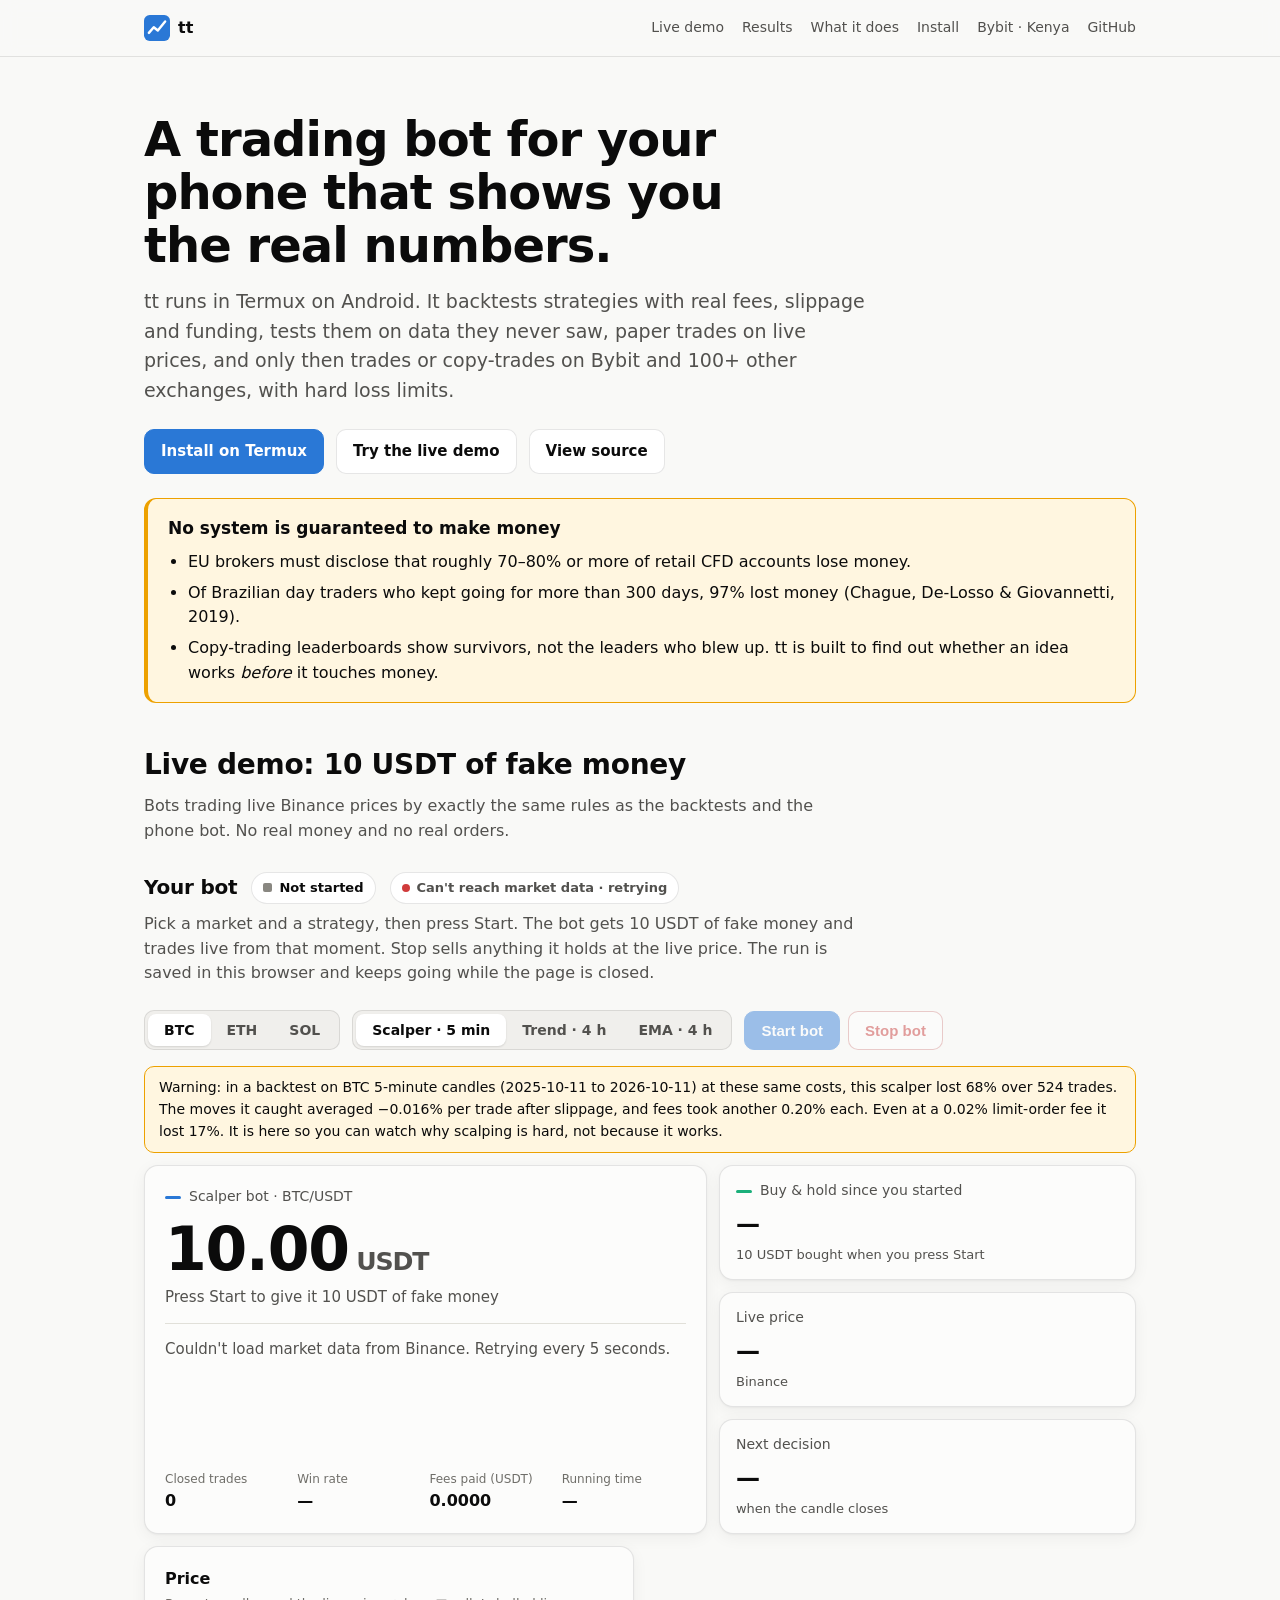
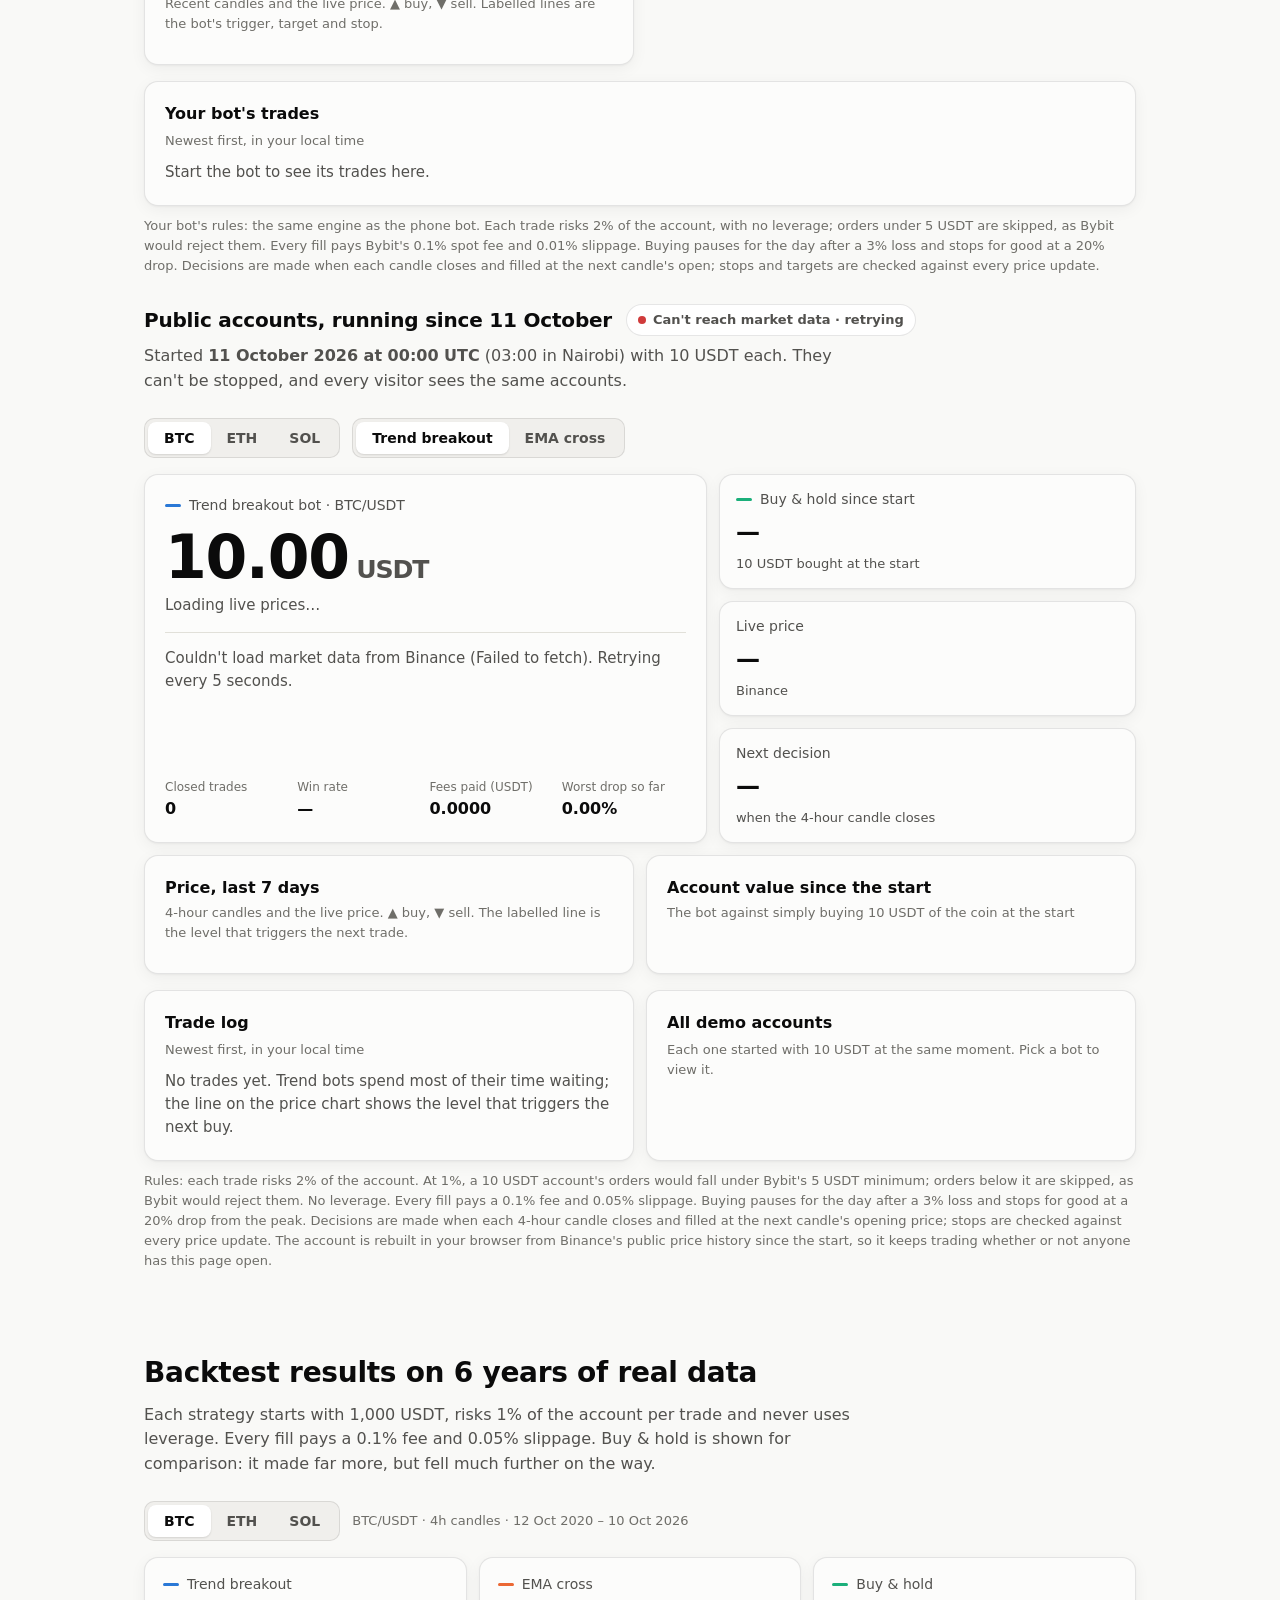
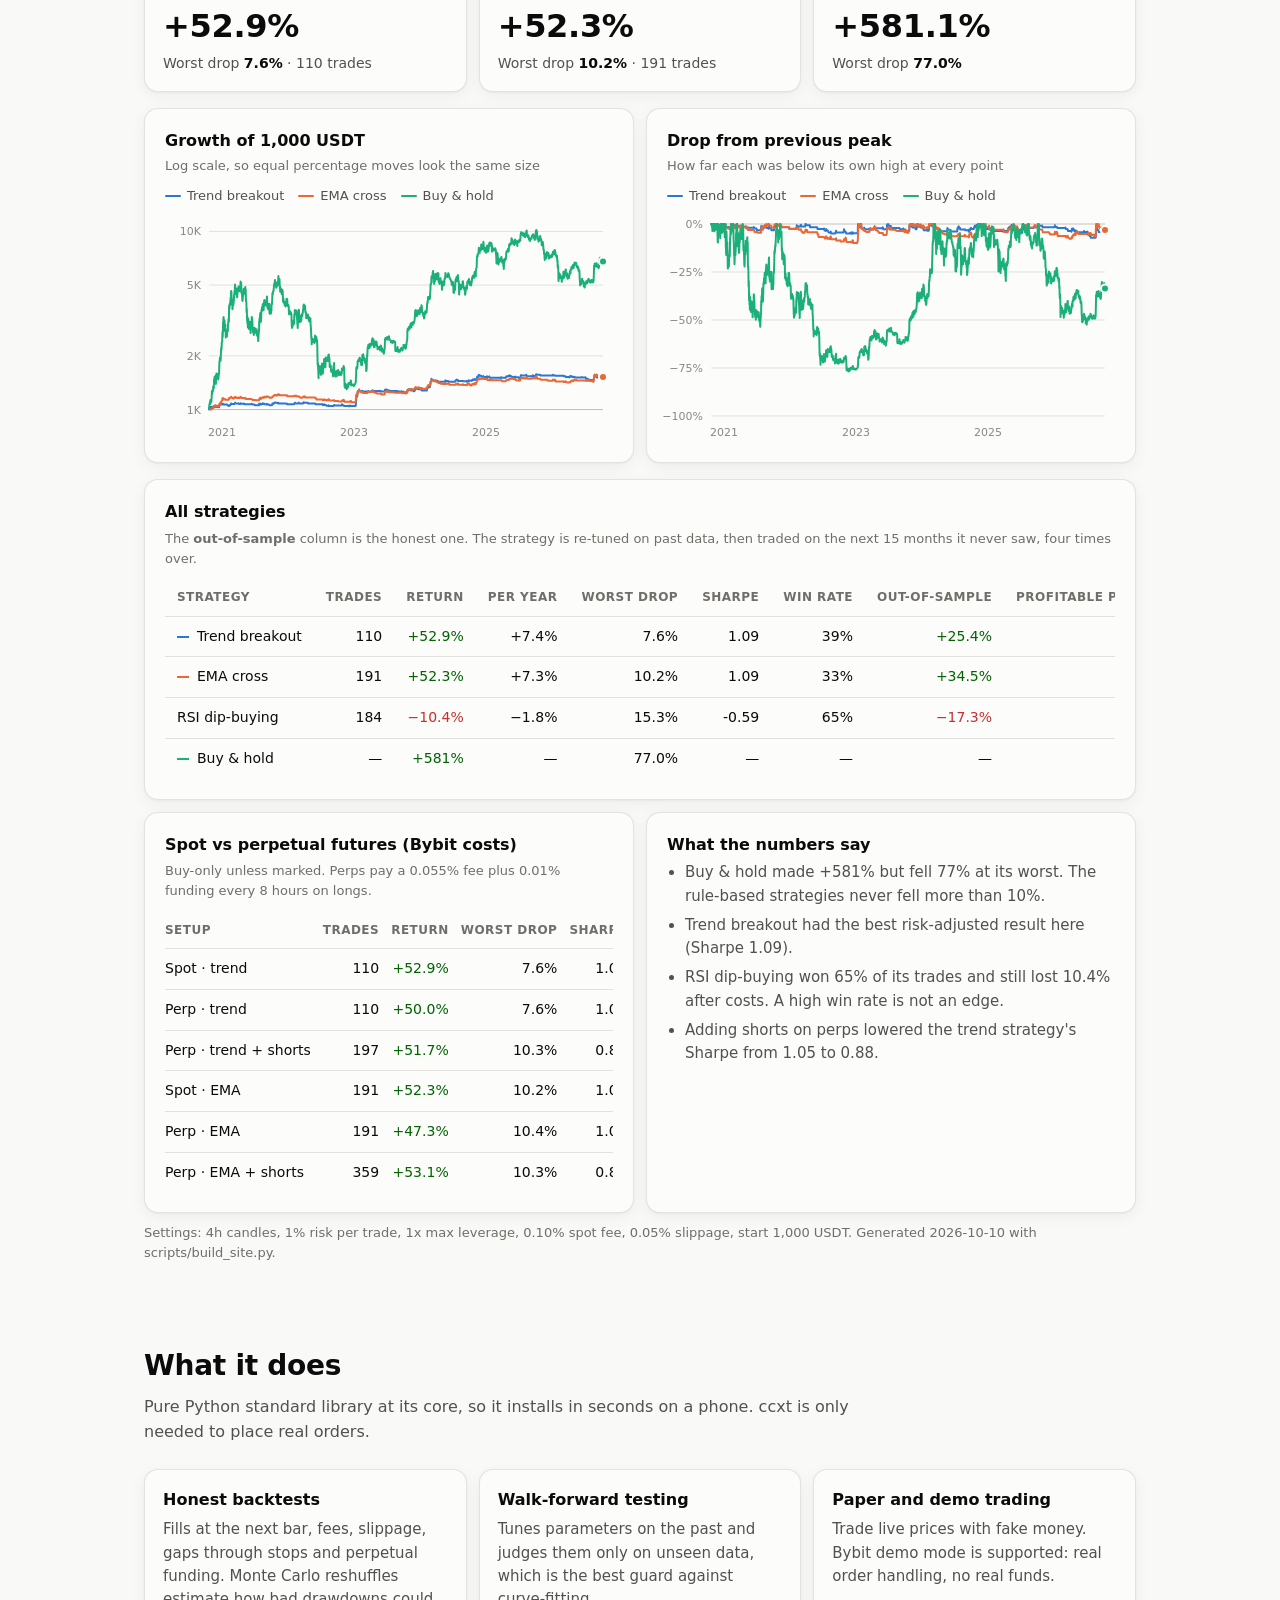
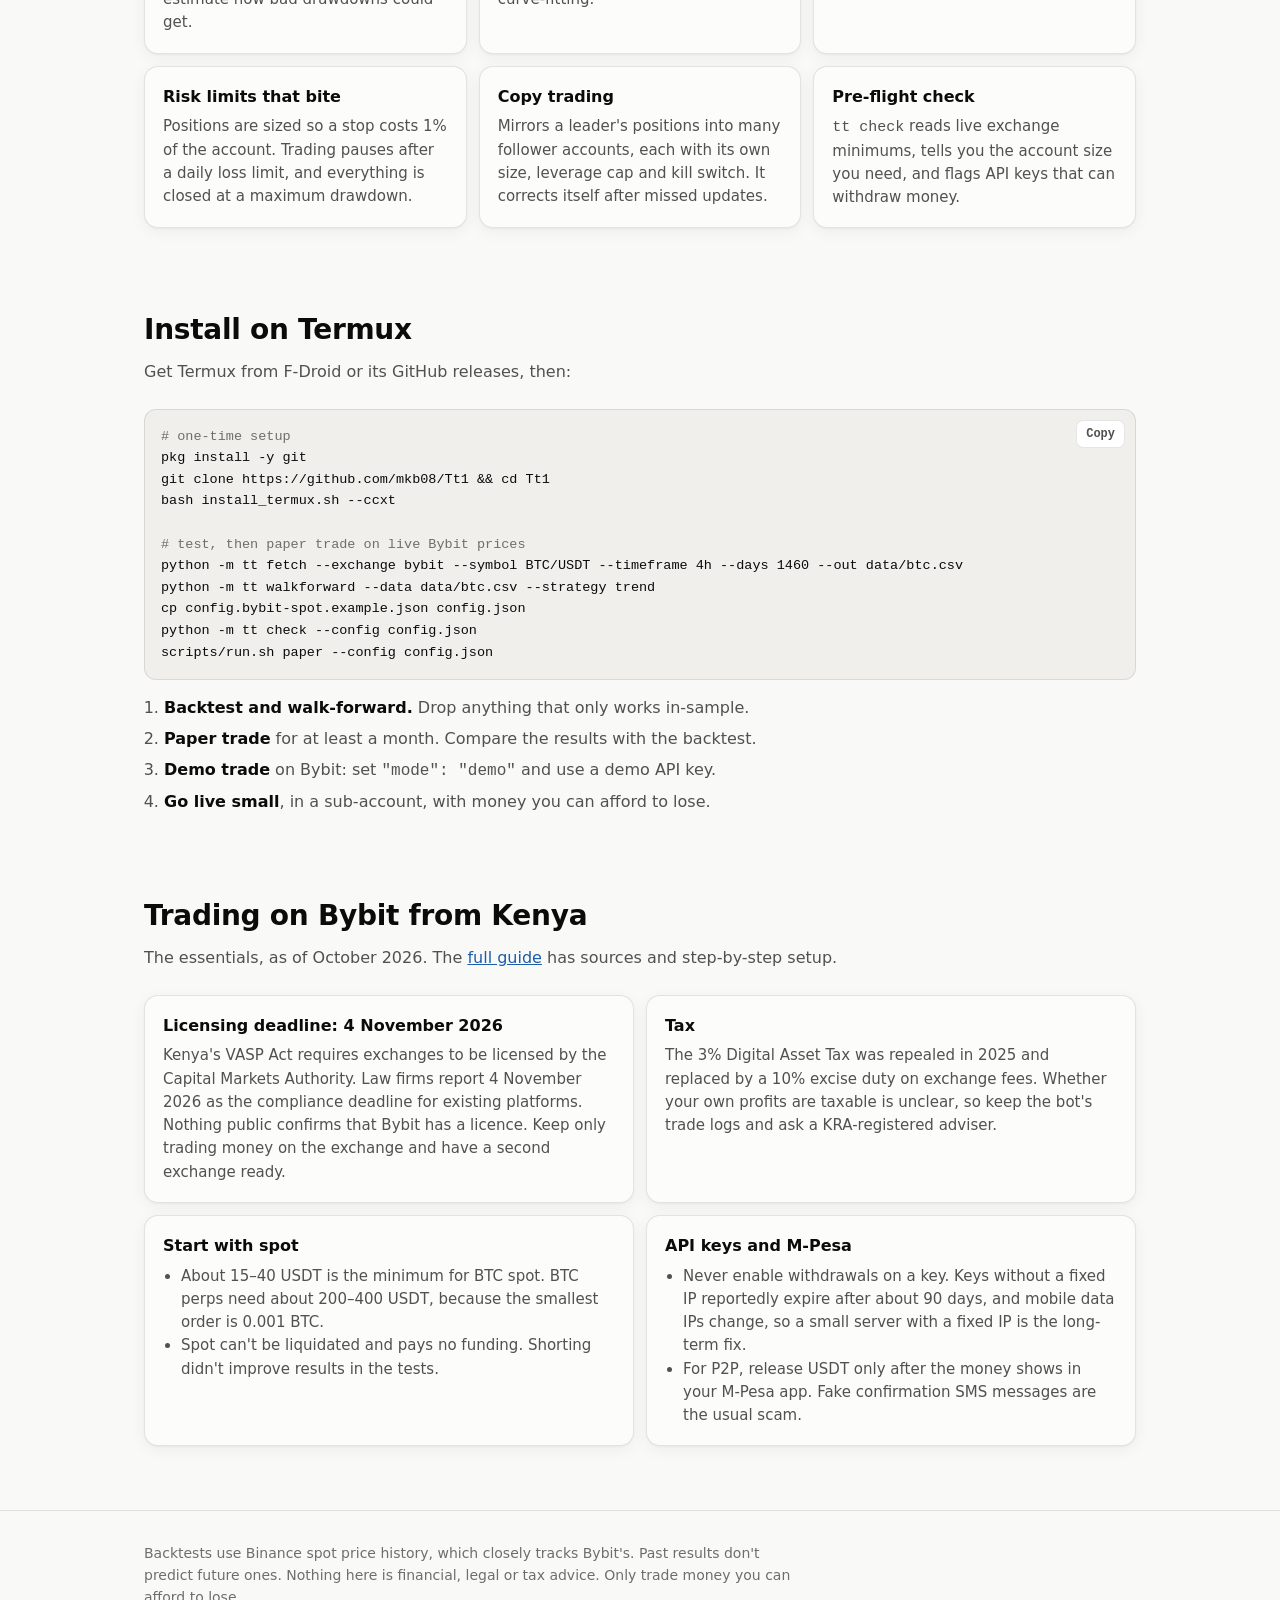
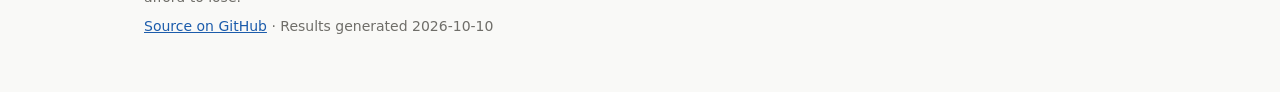
==== commit 352a387b: "Add "Your bot" with Start/Stop and the scalper to the live demo - site/js/mybot.js: a paper bot the " ====
--- a/site/index.html
+++ b/site/index.html
@@ -237,6 +237,28 @@
 .kenya .date { font-weight: 700; color: var(--text); }
 
 /* live demo */
+.sub-head { margin-top: 28px; }
+.sub-head h3 { margin: 0; font-size: 20px; letter-spacing: -0.01em; }
+.state-badge {
+  display: inline-flex; align-items: center; gap: 7px; padding: 5px 11px; border-radius: 999px;
+  border: 1px solid var(--border); background: var(--raised); color: var(--text); font-size: 13px; font-weight: 600;
+}
+.state-badge i { width: 9px; height: 9px; border-radius: 2px; background: var(--axis); }
+.state-badge[data-state="running"] i { border-radius: 50%; background: #0ca30c; animation: blink 2s ease-in-out infinite; }
+.state-badge[data-state="stopped"] i { background: #d03b3b; }
+.controls { display: flex; gap: 8px; }
+.btn:disabled { opacity: .45; cursor: not-allowed; filter: none; }
+.btn.stop { color: var(--bad); border-color: color-mix(in srgb, var(--bad) 45%, var(--border)); }
+.seg button:disabled { cursor: not-allowed; opacity: .55; }
+.seg button[aria-pressed="true"]:disabled { opacity: 1; }
+.lock { margin: -6px 0 10px; }
+.warnline { background: var(--warn-bg); border: 1px solid var(--warn-border); border-radius: 10px; padding: 10px 14px; font-size: 14px; color: var(--text); margin: 0 0 12px; }
+.warnline:empty { display: none; }
+.past { margin: 18px 0 6px; font-size: 14px; }
+.history { margin: 0; padding-left: 18px; font-size: 14px; color: var(--text-2); }
+.history li + li { margin-top: 4px; }
+.history b.pos { color: var(--good); }
+.history b.neg { color: var(--bad); }
 .live-head { display: flex; flex-wrap: wrap; align-items: center; gap: 8px 14px; margin-bottom: 8px; }
 .live-head h2 { margin: 0; }
 .live-pill {
@@ -312,7 +334,7 @@
     <p class="lede">tt runs in Termux on Android. It backtests strategies with real fees, slippage and funding, tests them on data they never saw, paper trades on live prices, and only then trades or copy-trades on Bybit and 100+ other exchanges, with hard loss limits.</p>
     <div class="cta">
       <a class="btn primary" href="#install">Install on Termux</a>
-      <a class="btn" href="#live">Watch the live demo</a>
+      <a class="btn" href="#live">Try the live demo</a>
       <a class="btn" href="https://github.com/mkb08/Tt1">View source</a>
     </div>
   </div>
@@ -330,11 +352,97 @@
 
   <section id="live">
     <div class="wrap">
-      <div class="live-head">
-        <h2>Live demo: 10 USDT of fake money</h2>
+      <h2>Live demo: 10 USDT of fake money</h2>
+      <p class="sub">Bots trading live Binance prices by exactly the same rules as the backtests and the phone bot. No real money and no real orders.</p>
+
+      <div class="live-head sub-head">
+        <h3>Your bot</h3>
+        <span class="state-badge" id="mb-state" data-state="idle"><i aria-hidden="true"></i><span>Not started</span></span>
+        <span class="live-pill" id="mb-feed" role="status" data-state="connecting"><i aria-hidden="true"></i><span>Connecting…</span></span>
+      </div>
+      <p class="sub">Pick a market and a strategy, then press Start. The bot gets 10 USDT of fake money and trades live from that moment. Stop sells anything it holds at the live price. The run is saved in this browser and keeps going while the page is closed.</p>
+      <div class="filters">
+        <div class="seg" role="group" aria-label="Your bot's market">
+          <button type="button" data-mbm="BTC" aria-pressed="true">BTC</button>
+          <button type="button" data-mbm="ETH" aria-pressed="false">ETH</button>
+          <button type="button" data-mbm="SOL" aria-pressed="false">SOL</button>
+        </div>
+        <div class="seg" role="group" aria-label="Your bot's strategy">
+          <button type="button" data-mbs="scalp" aria-pressed="true">Scalper · 5 min</button>
+          <button type="button" data-mbs="trend" aria-pressed="false">Trend · 4 h</button>
+          <button type="button" data-mbs="ema" aria-pressed="false">EMA · 4 h</button>
+        </div>
+        <div class="controls">
+          <button type="button" class="btn primary" id="mb-start" disabled>Start bot</button>
+          <button type="button" class="btn stop" id="mb-stop" disabled>Stop bot</button>
+        </div>
+      </div>
+      <p class="cap lock" id="mb-lock" hidden>Stop the bot to change its market or strategy.</p>
+      <p class="warnline" id="mb-note"></p>
+
+      <div class="live-top">
+        <div class="card pad account">
+          <div class="label"><span class="key" style="border-color:var(--s1)"></span><span id="mb-name">Scalper bot · BTC/USDT</span></div>
+          <div class="hero-num" id="mb-equity">10.00<small> USDT</small></div>
+          <div class="delta" id="mb-change">Press Start to give it 10 USDT of fake money</div>
+          <p class="why" id="mb-why">Loading live prices from Binance…</p>
+          <dl class="facts">
+            <div><dd id="mb-f-trades">0</dd><dt>Closed trades</dt></div>
+            <div><dd id="mb-f-win">—</dd><dt>Win rate</dt></div>
+            <div><dd id="mb-f-fees">0.0000</dd><dt>Fees paid (USDT)</dt></div>
+            <div><dd id="mb-f-time">—</dd><dt>Running time</dt></div>
+          </dl>
+        </div>
+        <div class="live-side">
+          <div class="card mini">
+            <div class="label"><span class="key" style="border-color:var(--s3)"></span>Buy &amp; hold since you started</div>
+            <div class="value" id="mb-hold">—</div>
+            <div class="meta" id="mb-hold-meta">10 USDT bought when you press Start</div>
+          </div>
+          <div class="card mini">
+            <div class="label">Live price</div>
+            <div class="value" id="mb-price">—</div>
+            <div class="meta" id="mb-price-meta">Binance</div>
+          </div>
+          <div class="card mini">
+            <div class="label">Next decision</div>
+            <div class="value" id="mb-next">—</div>
+            <div class="meta" id="mb-next-meta">when the candle closes</div>
+          </div>
+        </div>
+      </div>
+
+      <div class="charts">
+        <div class="card pad chart-card">
+          <h3>Price</h3>
+          <p class="desc">Recent candles and the live price. ▲ buy, ▼ sell. Labelled lines are the bot's trigger, target and stop.</p>
+          <div class="plot" id="mb-price-chart"></div>
+        </div>
+        <div class="card pad chart-card" id="mb-eq-card" hidden>
+          <h3>Your bot's account value</h3>
+          <p class="desc">Against buying 10 USDT of the coin when you pressed Start</p>
+          <div class="legend" id="mb-eq-legend"></div>
+          <div class="plot" id="mb-equity-chart"></div>
+        </div>
+      </div>
+
+      <div class="card pad">
+        <h3 style="margin:0 0 4px;font-size:16px">Your bot's trades</h3>
+        <p class="desc" style="margin:0 0 10px;font-size:13px;color:var(--muted)">Newest first, in your local time</p>
+        <p class="empty" id="mb-log-empty">Start the bot to see its trades here.</p>
+        <div class="table-wrap"><table id="mb-log" class="compact" aria-label="Your bot's trades" hidden></table></div>
+        <div id="mb-history-wrap" hidden>
+          <h4 class="past">Past runs</h4>
+          <ul id="mb-history" class="history"></ul>
+        </div>
+      </div>
+      <p class="cap">Your bot's rules: the same engine as the phone bot. Each trade risks 2% of the account, with no leverage; orders under 5 USDT are skipped, as Bybit would reject them. Every fill pays Bybit's 0.1% spot fee and 0.01% slippage. Buying pauses for the day after a 3% loss and stops for good at a 20% drop. Decisions are made when each candle closes and filled at the next candle's open; stops and targets are checked against every price update.</p>
+
+      <div class="live-head sub-head">
+        <h3>Public accounts, running since 11 October</h3>
         <span class="live-pill" id="live-status" role="status" data-state="connecting"><i aria-hidden="true"></i><span>Connecting…</span></span>
       </div>
-      <p class="sub">Started <b>11 October 2026 at 00:00 UTC</b> (03:00 in Nairobi) with 10 USDT. It trades live Binance prices by exactly the same rules as the backtests and the phone bot. No real money and no real orders. Every visitor sees the same account.</p>
+      <p class="sub">Started <b>11 October 2026 at 00:00 UTC</b> (03:00 in Nairobi) with 10 USDT each. They can't be stopped, and every visitor sees the same accounts.</p>
 
       <div class="filters">
         <div class="seg" role="group" aria-label="Demo market">
@@ -744,5 +852,6 @@
     });
 </script>
 <script type="module" src="js/demo.js"></script>
+<script type="module" src="js/mybot.js"></script>
 </body>
 </html>
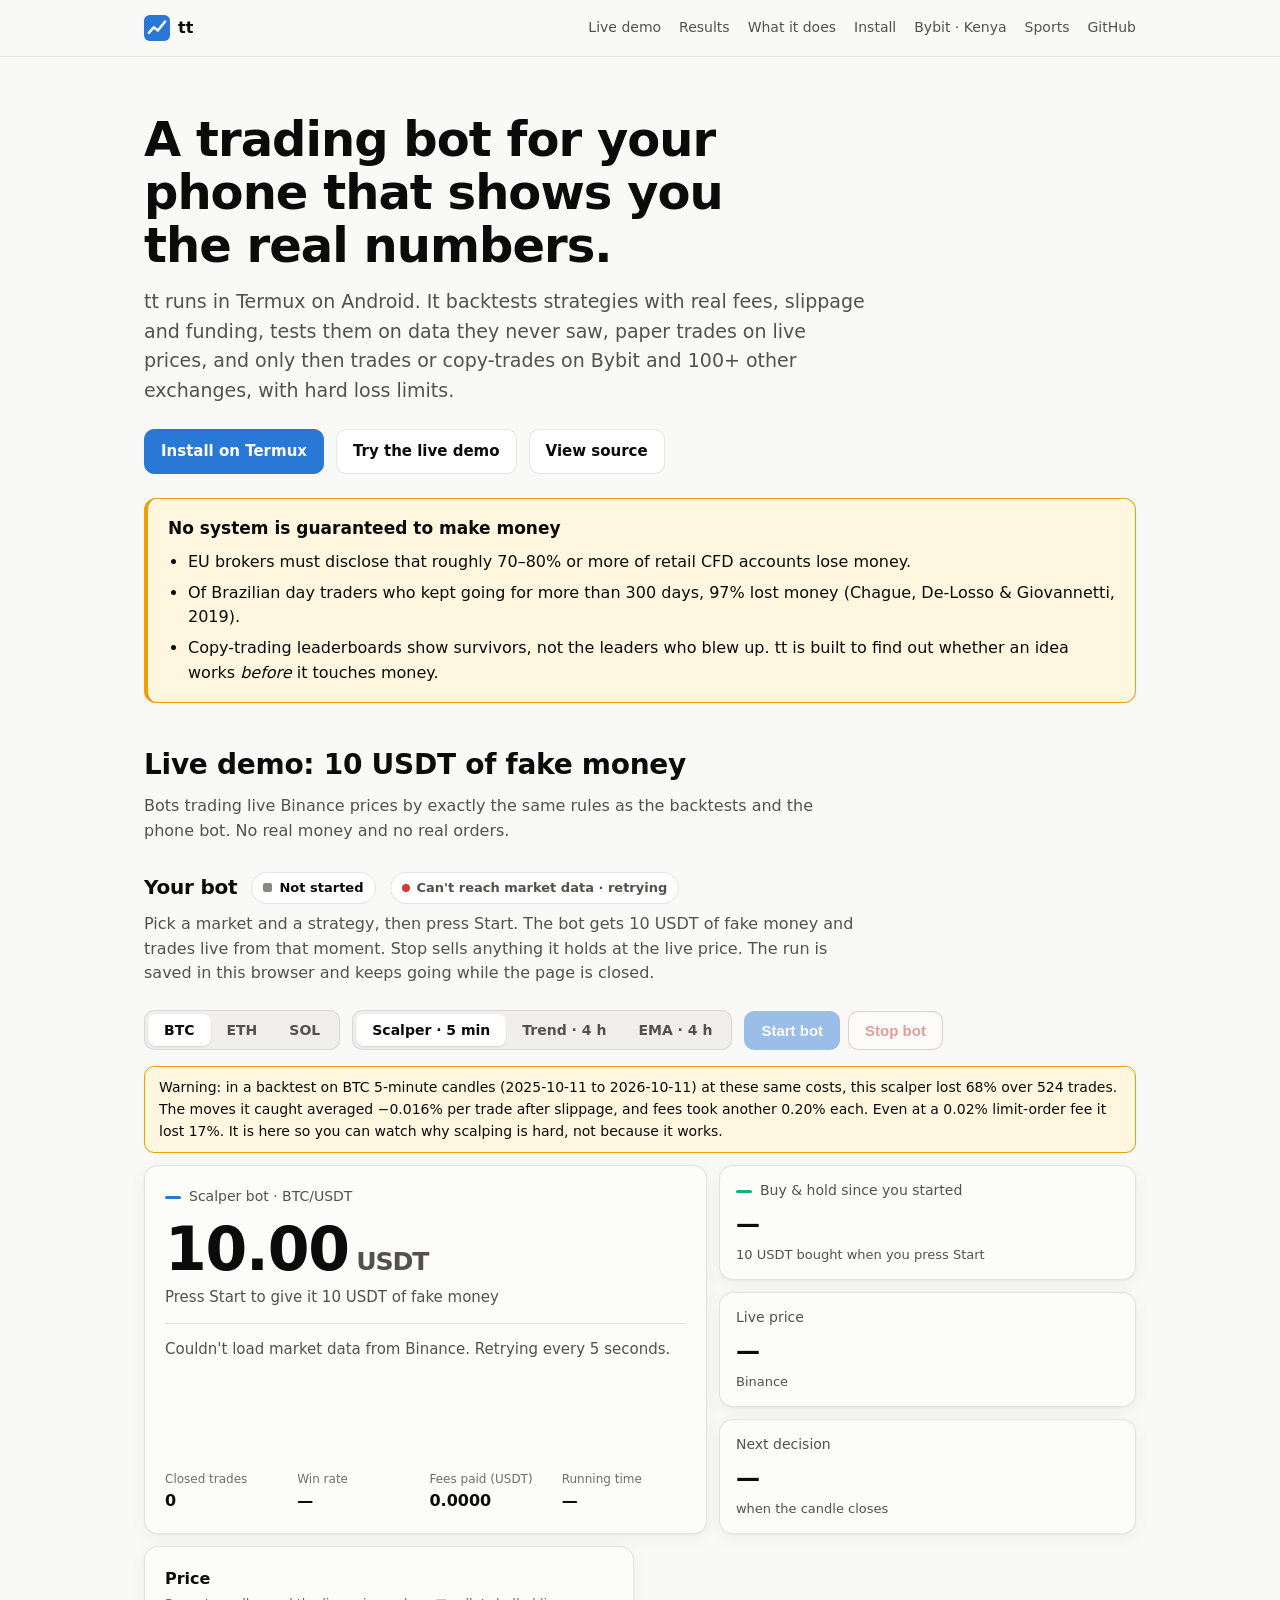
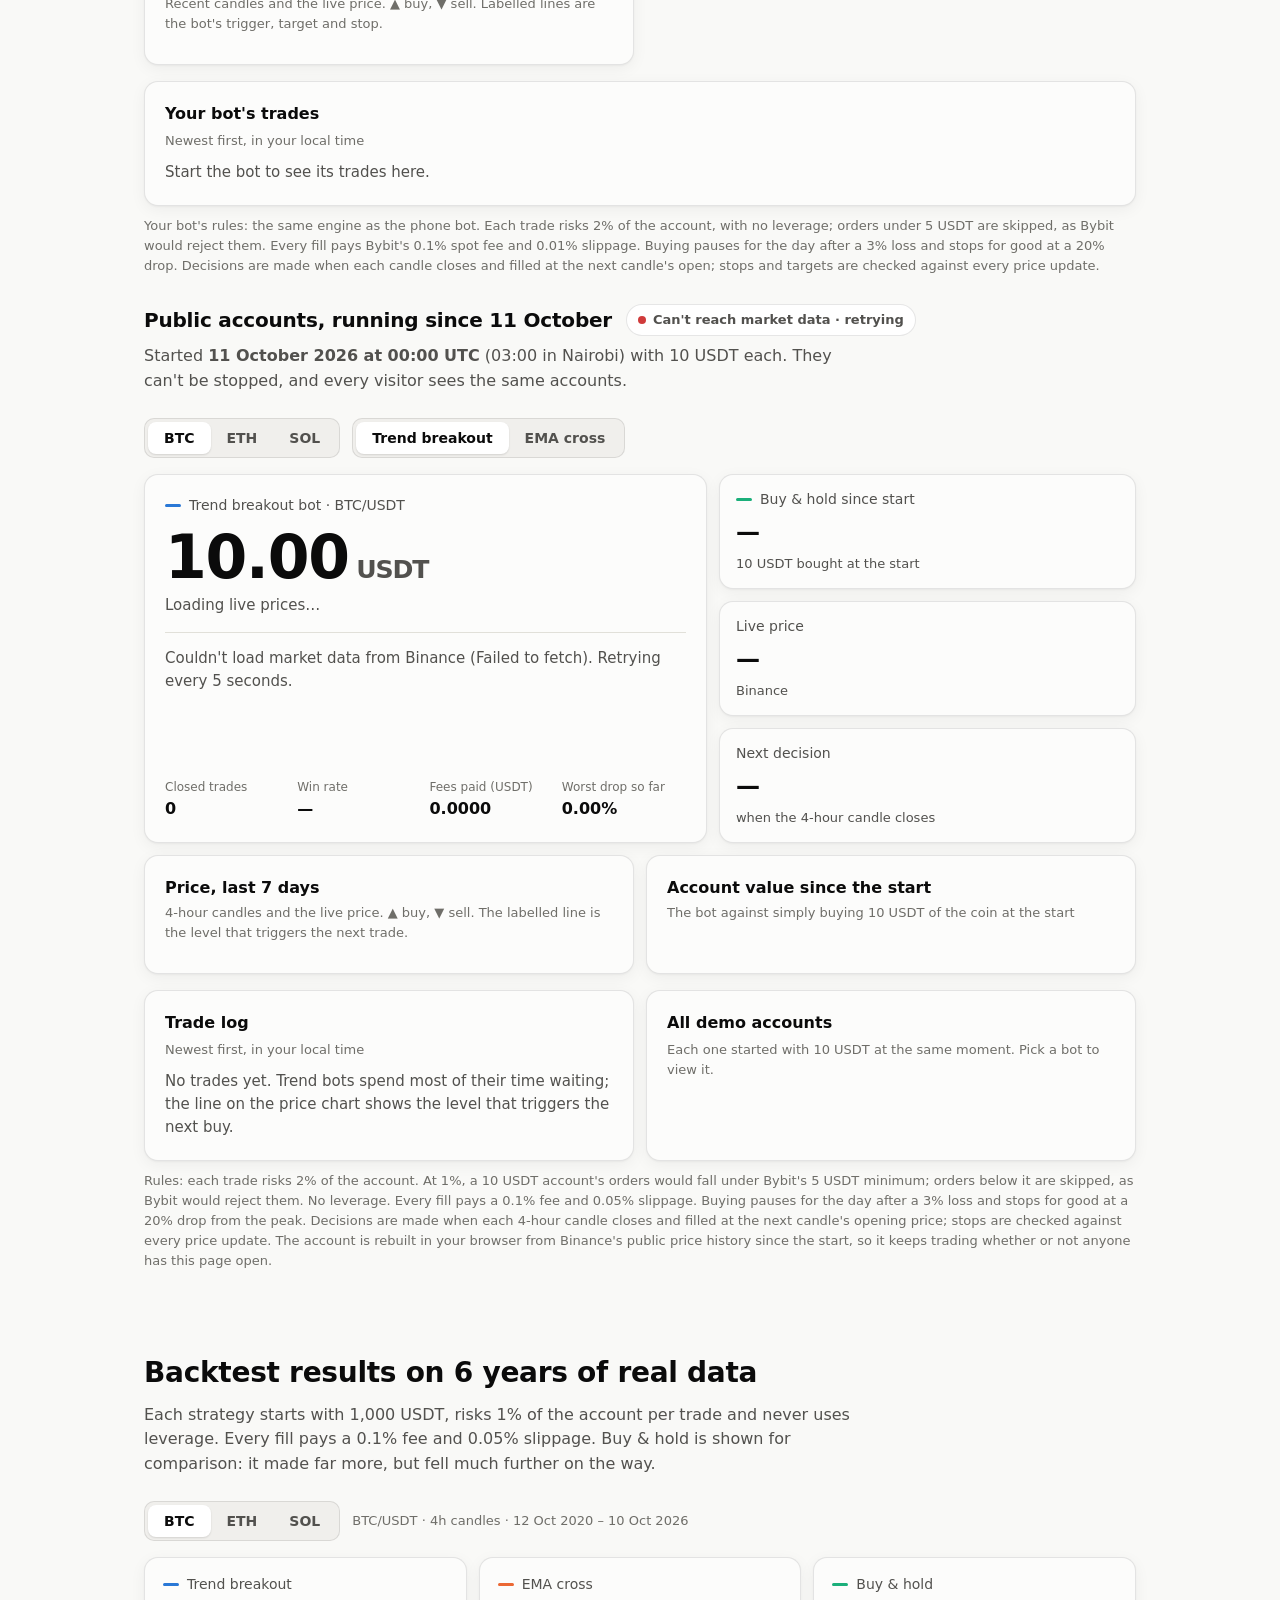
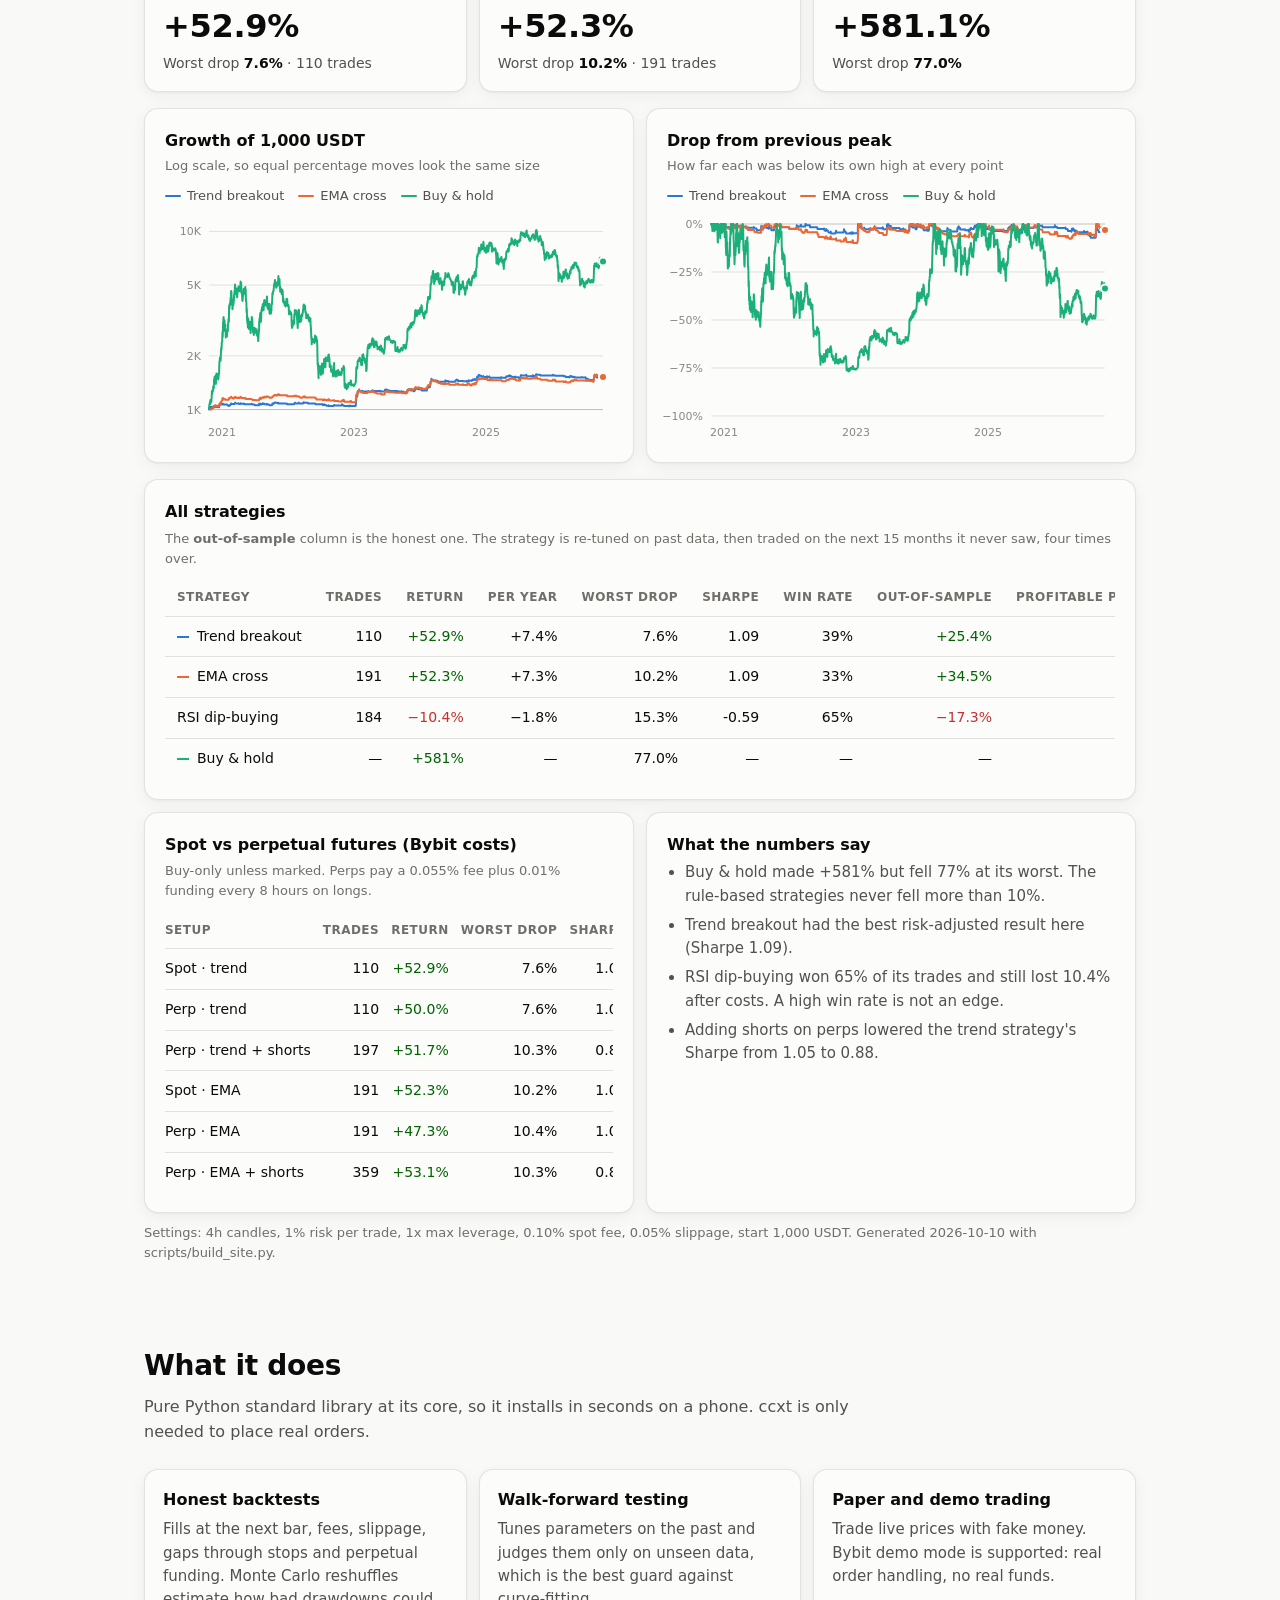
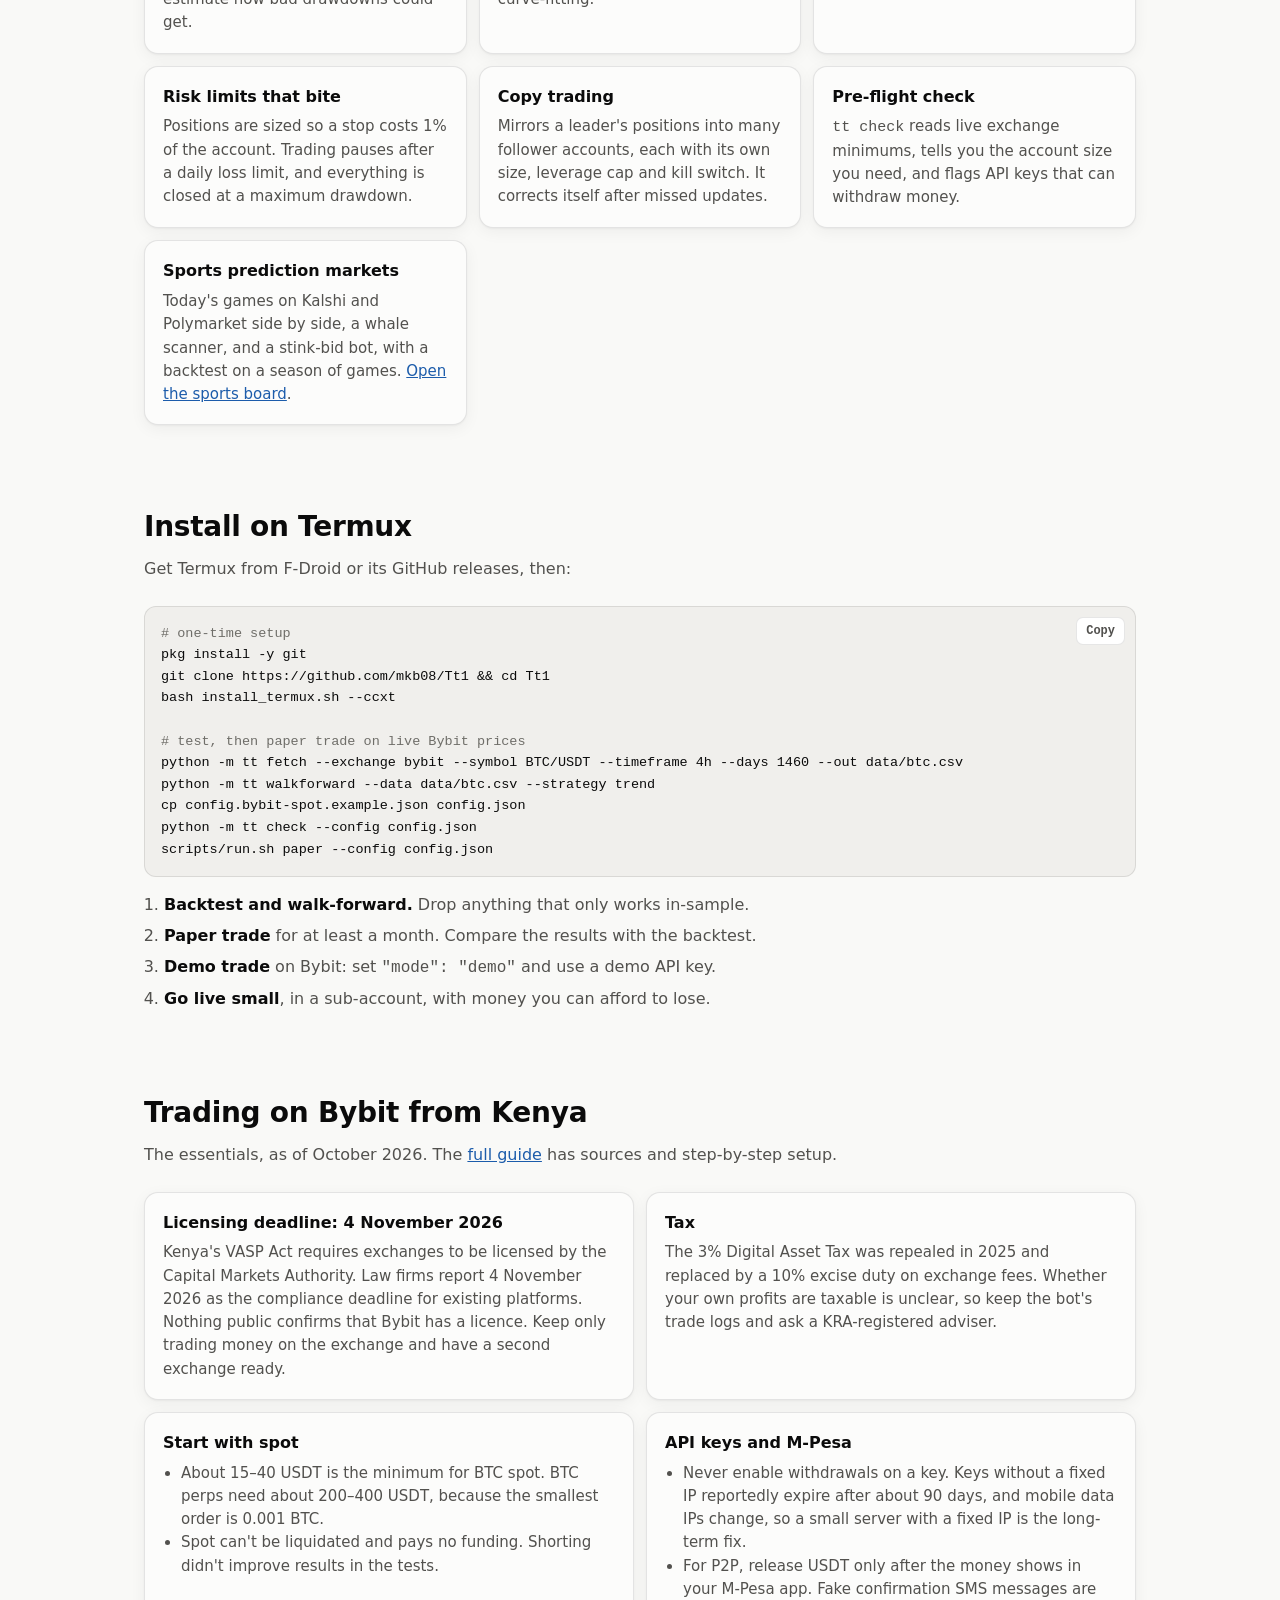
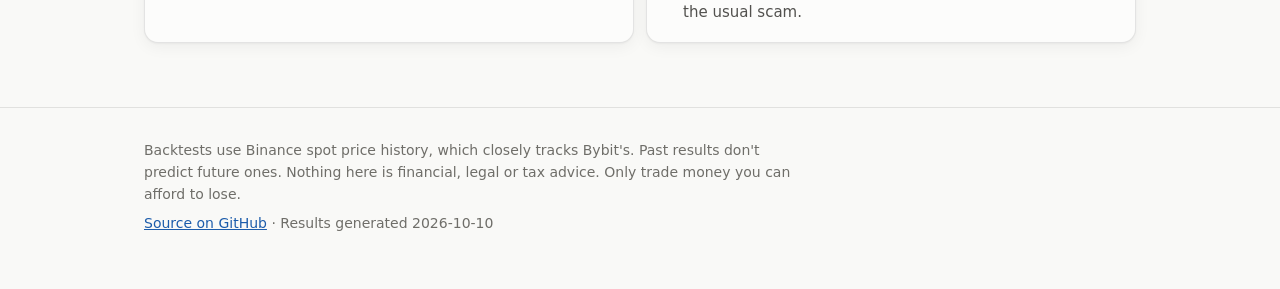
==== commit 383117bf: "Add the sports dashboard to the website site/sports.html shows the stink-bid system live in the brow" ====
--- a/site/index.html
+++ b/site/index.html
@@ -8,307 +8,7 @@
 <meta property="og:title" content="tt trading toolkit">
 <meta property="og:description" content="Backtest, paper trade and copy trade from your phone, with the real numbers shown.">
 <link rel="icon" href="data:image/svg+xml,%3Csvg xmlns='http://www.w3.org/2000/svg' viewBox='0 0 32 32'%3E%3Crect width='32' height='32' rx='7' fill='%232a78d6'/%3E%3Cpath d='M6 22l6-7 5 4 9-11' stroke='white' stroke-width='3' fill='none' stroke-linecap='round' stroke-linejoin='round'/%3E%3C/svg%3E">
-<style>
-:root {
-  color-scheme: light;
-  --page: #f9f9f7;
-  --surface: #fcfcfb;
-  --raised: #ffffff;
-  --text: #0b0b0b;
-  --text-2: #52514e;
-  --muted: #6f6e69;
-  --axis: #898781;
-  --grid: #e1e0d9;
-  --baseline: #c3c2b7;
-  --border: rgba(11, 11, 11, 0.10);
-  --accent: #2a78d6;
-  --accent-ink: #1c5cab;
-  --good: #006300;
-  --bad: #c62f2f;
-  --warn-bg: #fff6e0;
-  --warn-border: #eda100;
-  --code-bg: #f0efec;
-  --s1: #2a78d6;
-  --s2: #eb6834;
-  --s3: #1baf7a;
-  --shadow: 0 1px 2px rgba(0,0,0,.04), 0 4px 16px rgba(0,0,0,.05);
-}
-@media (prefers-color-scheme: dark) {
-  :root:not([data-theme="light"]) {
-    color-scheme: dark;
-    --page: #0d0d0d;
-    --surface: #1a1a19;
-    --raised: #1f1f1e;
-    --text: #f0efec;
-    --text-2: #c3c2b7;
-    --muted: #a3a29b;
-    --axis: #898781;
-    --grid: #2c2c2a;
-    --baseline: #383835;
-    --border: rgba(255, 255, 255, 0.10);
-    --accent: #3987e5;
-    --accent-ink: #86b6ef;
-    --good: #0ca30c;
-    --bad: #e66767;
-    --warn-bg: #2a2211;
-    --warn-border: #c98500;
-    --code-bg: #232322;
-    --s1: #3987e5;
-    --s2: #d95926;
-    --s3: #199e70;
-    --shadow: none;
-  }
-}
-:root[data-theme="dark"] {
-  color-scheme: dark;
-  --page: #0d0d0d;
-  --surface: #1a1a19;
-  --raised: #1f1f1e;
-  --text: #f0efec;
-  --text-2: #c3c2b7;
-  --muted: #a3a29b;
-  --axis: #898781;
-  --grid: #2c2c2a;
-  --baseline: #383835;
-  --border: rgba(255, 255, 255, 0.10);
-  --accent: #3987e5;
-  --accent-ink: #86b6ef;
-  --good: #0ca30c;
-  --bad: #e66767;
-  --warn-bg: #2a2211;
-  --warn-border: #c98500;
-  --code-bg: #232322;
-  --s1: #3987e5;
-  --s2: #d95926;
-  --s3: #199e70;
-  --shadow: none;
-}
-
-* { box-sizing: border-box; }
-html { -webkit-text-size-adjust: 100%; scroll-behavior: smooth; }
-body {
-  margin: 0;
-  background: var(--page);
-  color: var(--text);
-  font: 16px/1.55 system-ui, -apple-system, "Segoe UI", Roboto, sans-serif;
-}
-a { color: var(--accent-ink); }
-a:hover { text-decoration-thickness: 2px; }
-.wrap { max-width: 1040px; margin: 0 auto; padding: 0 16px; }
-@media (min-width: 720px) { .wrap { padding: 0 24px; } }
-
-header.top {
-  position: sticky; top: 0; z-index: 10;
-  background: color-mix(in srgb, var(--page) 88%, transparent);
-  backdrop-filter: blur(8px);
-  border-bottom: 1px solid var(--border);
-}
-header.top .wrap { display: flex; align-items: center; gap: 16px; height: 56px; }
-.brand { display: flex; align-items: center; gap: 8px; font-weight: 700; color: var(--text); text-decoration: none; }
-.brand svg { width: 26px; height: 26px; }
-nav.links { margin-left: auto; display: flex; gap: 18px; font-size: 14px; }
-nav.links a { color: var(--text-2); text-decoration: none; }
-nav.links a:hover { color: var(--text); }
-@media (max-width: 640px) { nav.links a:not(.gh) { display: none; } }
-
-.hero { padding-top: 56px; padding-bottom: 24px; }
-@media (max-width: 520px) { .hero { padding-top: 36px; } }
-.hero h1 { font-size: clamp(30px, 5.4vw, 48px); line-height: 1.1; margin: 0 0 16px; letter-spacing: -0.02em; max-width: 18ch; }
-.hero p.lede { font-size: clamp(17px, 2.2vw, 19px); color: var(--text-2); max-width: 60ch; margin: 0 0 24px; }
-.cta { display: flex; flex-wrap: wrap; gap: 12px; }
-.btn {
-  display: inline-flex; align-items: center; gap: 8px; padding: 10px 16px; border-radius: 10px;
-  font-weight: 600; font-size: 15px; text-decoration: none; border: 1px solid var(--border);
-  color: var(--text); background: var(--raised);
-}
-.btn.primary { background: var(--accent); border-color: var(--accent); color: #fff; }
-.btn:hover { filter: brightness(1.05); }
-
-section { padding: 40px 0; scroll-margin-top: 56px; }
-section h2 { font-size: clamp(22px, 3.4vw, 28px); margin: 0 0 8px; letter-spacing: -0.01em; }
-section .sub { color: var(--text-2); margin: 0 0 24px; max-width: 70ch; }
-
-.callout {
-  background: var(--warn-bg); border: 1px solid var(--warn-border); border-left-width: 4px;
-  border-radius: 12px; padding: 16px 20px;
-}
-.callout h3 { margin: 0 0 8px; font-size: 17px; }
-.callout ul { margin: 0; padding-left: 20px; }
-.callout li + li { margin-top: 6px; }
-
-.card { background: var(--surface); border: 1px solid var(--border); border-radius: 14px; box-shadow: var(--shadow); }
-.pad { padding: 20px; }
-@media (max-width: 520px) { .pad { padding: 16px 12px; } }
-
-.filters { display: flex; flex-wrap: wrap; align-items: center; gap: 12px; margin-bottom: 16px; }
-.seg { display: inline-flex; padding: 3px; border-radius: 10px; background: var(--code-bg); border: 1px solid var(--border); }
-.seg button {
-  appearance: none; border: 0; background: transparent; color: var(--text-2);
-  font-family: inherit; font-weight: 600; font-size: 14px; line-height: 1;
-  padding: 9px 16px; border-radius: 8px; cursor: pointer;
-}
-.seg button[aria-pressed="true"] { background: var(--raised); color: var(--text); box-shadow: 0 1px 2px rgba(0,0,0,.12); }
-.seg button:focus-visible { outline: 2px solid var(--accent); outline-offset: 2px; }
-.filters .note { font-size: 13px; color: var(--muted); }
-
-.tiles { display: grid; grid-template-columns: repeat(3, minmax(0, 1fr)); gap: 12px; margin-bottom: 16px; }
-.tile { padding: 16px 18px; }
-.tile .label { display: flex; align-items: center; gap: 8px; font-size: 14px; color: var(--text-2); }
-.tile .key { width: 16px; height: 0; border-top: 3px solid; border-radius: 2px; }
-.tile .value { font-size: 32px; font-weight: 650; margin: 6px 0 2px; letter-spacing: -0.01em; }
-.tile .meta { font-size: 14px; color: var(--text-2); }
-.tile .meta b { color: var(--text); font-weight: 600; }
-@media (max-width: 720px) {
-  .tiles { gap: 8px; }
-  .tile { padding: 12px 10px; }
-  .tile .label { font-size: 12px; gap: 6px; }
-  .tile .key { width: 10px; }
-  .tile .value { font-size: 21px; }
-  .tile .meta { font-size: 12px; }
-  .tile .meta .trades { display: none; }
-}
-
-.charts { display: grid; grid-template-columns: 1fr; gap: 12px; margin-bottom: 16px; }
-@media (min-width: 900px) { .charts { grid-template-columns: 1fr 1fr; } }
-.chart-card h3 { margin: 0; font-size: 16px; }
-.chart-card .desc { margin: 2px 0 10px; font-size: 13px; color: var(--muted); }
-.legend { display: flex; flex-wrap: wrap; gap: 14px; font-size: 13px; color: var(--text-2); margin-bottom: 6px; }
-.legend span { display: inline-flex; align-items: center; gap: 6px; }
-.legend i { display: inline-block; width: 16px; border-top: 2px solid; border-radius: 1px; }
-.plot { position: relative; }
-.plot svg { display: block; width: 100%; height: auto; overflow: visible; touch-action: pan-y; }
-.plot svg:focus-visible { outline: 2px solid var(--accent); outline-offset: 4px; border-radius: 4px; }
-.tip {
-  position: absolute; pointer-events: none; z-index: 5; min-width: 150px;
-  background: var(--raised); border: 1px solid var(--border); border-radius: 10px;
-  box-shadow: 0 6px 24px rgba(0,0,0,.14); padding: 8px 10px; font-size: 13px; opacity: 0; transition: opacity .08s;
-}
-.tip .date { color: var(--muted); margin-bottom: 4px; font-variant-numeric: tabular-nums; }
-.tip .row { display: flex; align-items: center; gap: 8px; }
-.tip .row i { width: 12px; border-top: 2px solid; }
-.tip .row b { font-weight: 650; color: var(--text); font-variant-numeric: tabular-nums; }
-.tip .row span { color: var(--text-2); }
-
-.table-wrap { overflow-x: auto; -webkit-overflow-scrolling: touch; }
-table { border-collapse: collapse; width: 100%; font-size: 14px; }
-th, td { padding: 9px 12px; text-align: right; white-space: nowrap; border-bottom: 1px solid var(--grid); font-variant-numeric: tabular-nums; }
-th:first-child, td:first-child { text-align: left; }
-thead th { font-size: 12px; text-transform: uppercase; letter-spacing: .04em; color: var(--muted); font-weight: 600; }
-tbody tr:last-child td { border-bottom: 0; }
-table.compact th, table.compact td { padding-left: 6px; padding-right: 6px; }
-table.compact th:first-child, table.compact td:first-child { padding-left: 0; }
-table.compact th:last-child, table.compact td:last-child { padding-right: 0; }
-td.pos { color: var(--good); }
-td.neg { color: var(--bad); }
-td .sw { display: inline-block; width: 12px; border-top: 2px solid; margin-right: 8px; vertical-align: middle; }
-.cap { font-size: 13px; color: var(--muted); margin: 10px 0 0; }
-.two { display: grid; grid-template-columns: 1fr; gap: 12px; }
-@media (min-width: 900px) { .two { grid-template-columns: 1fr 1fr; } }
-.two > *, .charts > *, .tiles > *, .kenya > *, .features > * { min-width: 0; }
-.two h3 { margin: 0 0 4px; font-size: 16px; }
-.two .desc { margin: 0 0 10px; font-size: 13px; color: var(--muted); }
-
-.features { display: grid; grid-template-columns: repeat(auto-fill, minmax(260px, 1fr)); gap: 12px; }
-.features .card { padding: 18px; }
-.features h3 { margin: 0 0 6px; font-size: 16px; }
-.features p { margin: 0; color: var(--text-2); font-size: 15px; }
-
-pre {
-  position: relative; margin: 0; padding: 16px; padding-right: 56px; overflow-x: auto; border-radius: 12px;
-  background: var(--code-bg); border: 1px solid var(--border); font: 13.5px/1.6 ui-monospace, SFMono-Regular, Menlo, Consolas, monospace;
-}
-pre .c { color: var(--muted); }
-.copy {
-  position: absolute; top: 10px; right: 10px; font-family: inherit; font-weight: 600; font-size: 12px; line-height: 1;
-  padding: 7px 9px; border-radius: 7px;
-  border: 1px solid var(--border); background: var(--raised); color: var(--text-2); cursor: pointer;
-}
-ol.steps { padding-left: 20px; margin: 16px 0 0; color: var(--text-2); }
-ol.steps li + li { margin-top: 6px; }
-ol.steps b { color: var(--text); }
-
-.kenya { display: grid; grid-template-columns: 1fr; gap: 12px; }
-@media (min-width: 820px) { .kenya { grid-template-columns: 1fr 1fr; } }
-.kenya .card { padding: 18px; }
-.kenya h3 { margin: 0 0 6px; font-size: 16px; }
-.kenya p, .kenya li { color: var(--text-2); font-size: 15px; }
-.kenya p { margin: 0; }
-.kenya ul { margin: 0; padding-left: 18px; }
-.kenya .date { font-weight: 700; color: var(--text); }
-
-/* live demo */
-.sub-head { margin-top: 28px; }
-.sub-head h3 { margin: 0; font-size: 20px; letter-spacing: -0.01em; }
-.state-badge {
-  display: inline-flex; align-items: center; gap: 7px; padding: 5px 11px; border-radius: 999px;
-  border: 1px solid var(--border); background: var(--raised); color: var(--text); font-size: 13px; font-weight: 600;
-}
-.state-badge i { width: 9px; height: 9px; border-radius: 2px; background: var(--axis); }
-.state-badge[data-state="running"] i { border-radius: 50%; background: #0ca30c; animation: blink 2s ease-in-out infinite; }
-.state-badge[data-state="stopped"] i { background: #d03b3b; }
-.controls { display: flex; gap: 8px; }
-.btn:disabled { opacity: .45; cursor: not-allowed; filter: none; }
-.btn.stop { color: var(--bad); border-color: color-mix(in srgb, var(--bad) 45%, var(--border)); }
-.seg button:disabled { cursor: not-allowed; opacity: .55; }
-.seg button[aria-pressed="true"]:disabled { opacity: 1; }
-.lock { margin: -6px 0 10px; }
-.warnline { background: var(--warn-bg); border: 1px solid var(--warn-border); border-radius: 10px; padding: 10px 14px; font-size: 14px; color: var(--text); margin: 0 0 12px; }
-.warnline:empty { display: none; }
-.past { margin: 18px 0 6px; font-size: 14px; }
-.history { margin: 0; padding-left: 18px; font-size: 14px; color: var(--text-2); }
-.history li + li { margin-top: 4px; }
-.history b.pos { color: var(--good); }
-.history b.neg { color: var(--bad); }
-.live-head { display: flex; flex-wrap: wrap; align-items: center; gap: 8px 14px; margin-bottom: 8px; }
-.live-head h2 { margin: 0; }
-.live-pill {
-  display: inline-flex; align-items: center; gap: 7px; padding: 5px 11px; border-radius: 999px;
-  border: 1px solid var(--border); background: var(--raised); color: var(--text-2); font-size: 13px; font-weight: 600;
-}
-.live-pill i { width: 8px; height: 8px; border-radius: 50%; background: var(--axis); }
-.live-pill[data-state="stream"] i, .live-pill[data-state="poll"] i { background: #0ca30c; }
-.live-pill[data-state="stream"] i { animation: blink 2s ease-in-out infinite; }
-.live-pill[data-state="down"] i { background: #d03b3b; }
-@keyframes blink { 50% { opacity: .35; } }
-.live-top { display: grid; grid-template-columns: minmax(0, 1.35fr) minmax(0, 1fr); gap: 12px; margin-bottom: 12px; }
-@media (max-width: 820px) { .live-top { grid-template-columns: minmax(0, 1fr); } }
-.account .label, .mini .label { display: flex; align-items: center; gap: 8px; font-size: 14px; color: var(--text-2); }
-.account .key, .mini .key { width: 16px; height: 0; border-top: 3px solid; border-radius: 2px; }
-.hero-num { font-size: clamp(42px, 8vw, 60px); font-weight: 650; letter-spacing: -0.02em; line-height: 1.1; margin: 8px 0 4px; }
-.hero-num small { font-size: 0.42em; font-weight: 600; color: var(--text-2); }
-.hero-num small.dim, .mini .value small.dim { font-size: 1em; color: var(--muted); }
-.account { display: flex; flex-direction: column; }
-.facts { display: grid; grid-template-columns: repeat(4, minmax(0, 1fr)); gap: 8px; margin: auto 0 0; padding-top: 16px; }
-@media (max-width: 480px) { .facts { grid-template-columns: repeat(2, minmax(0, 1fr)); } }
-.facts div { display: flex; flex-direction: column-reverse; }
-.facts dt { font-size: 12px; color: var(--muted); }
-.facts dd { margin: 0; font-size: 16px; font-weight: 600; font-variant-numeric: tabular-nums; }
-.delta { font-size: 15px; color: var(--text-2); font-variant-numeric: tabular-nums; }
-.delta.up, .meta.up { color: var(--good); }
-.delta.down, .meta.down { color: var(--bad); }
-.why { margin: 14px 0 0; padding-top: 14px; border-top: 1px solid var(--grid); color: var(--text-2); font-size: 15px; }
-.live-side { display: grid; grid-template-columns: minmax(0, 1fr); gap: 12px; }
-@media (max-width: 820px) and (min-width: 480px) { .live-side { grid-template-columns: repeat(3, minmax(0, 1fr)); } }
-.mini { padding: 14px 16px; }
-.mini .value { font-size: 24px; font-weight: 650; margin: 4px 0 2px; font-variant-numeric: tabular-nums; }
-.mini .value small { font-size: 0.6em; color: var(--muted); font-weight: 600; }
-.mini .meta { font-size: 13px; color: var(--text-2); }
-.rowlink { appearance: none; background: none; border: 0; padding: 0; font: inherit; color: var(--accent-ink); cursor: pointer; text-align: left; }
-.rowlink:hover { text-decoration: underline; }
-tr.sel td { background: color-mix(in srgb, var(--accent) 9%, transparent); }
-td.note-cell { white-space: normal; min-width: 180px; text-align: left; color: var(--text-2); }
-#demo-log td:first-child, #demo-log td:last-child { white-space: normal; min-width: 92px; }
-.empty { color: var(--text-2); font-size: 15px; margin: 0; }
-.tip .event { margin-top: 4px; font-weight: 600; color: var(--text); }
-.pulse { transform-box: fill-box; transform-origin: center; animation: pulse 2s ease-out infinite; }
-@keyframes pulse { from { transform: scale(1); opacity: .8; } to { transform: scale(3.2); opacity: 0; } }
-@media (prefers-reduced-motion: reduce) { .pulse, .live-pill i { animation: none !important; } }
-
-footer { padding: 32px 0 48px; border-top: 1px solid var(--border); margin-top: 24px; color: var(--muted); font-size: 14px; }
-footer p { margin: 0 0 8px; max-width: 75ch; }
-.loading { opacity: .5; }
-.err { color: var(--bad); }
-</style>
+<link rel="stylesheet" href="css/site.css">
 </head>
 <body>
 <header class="top">
@@ -323,6 +23,7 @@
       <a href="#features">What it does</a>
       <a href="#install">Install</a>
       <a href="#kenya">Bybit · Kenya</a>
+      <a class="keep" href="sports">Sports</a>
       <a class="gh" href="https://github.com/mkb08/Tt1">GitHub</a>
     </nav>
   </div>
@@ -582,6 +283,7 @@
         <div class="card"><h3>Risk limits that bite</h3><p>Positions are sized so a stop costs 1% of the account. Trading pauses after a daily loss limit, and everything is closed at a maximum drawdown.</p></div>
         <div class="card"><h3>Copy trading</h3><p>Mirrors a leader's positions into many follower accounts, each with its own size, leverage cap and kill switch. It corrects itself after missed updates.</p></div>
         <div class="card"><h3>Pre-flight check</h3><p><code>tt check</code> reads live exchange minimums, tells you the account size you need, and flags API keys that can withdraw money.</p></div>
+        <div class="card"><h3>Sports prediction markets</h3><p>Today's games on Kalshi and Polymarket side by side, a whale scanner, and a stink-bid bot, with a backtest on a season of games. <a href="sports">Open the sports board</a>.</p></div>
       </div>
     </div>
   </section>
--- a/site/css/site.css
+++ b/site/css/site.css
@@ -0,0 +1,300 @@
+/* Shared by index.html and sports.html. */
+:root {
+  color-scheme: light;
+  --page: #f9f9f7;
+  --surface: #fcfcfb;
+  --raised: #ffffff;
+  --text: #0b0b0b;
+  --text-2: #52514e;
+  --muted: #6f6e69;
+  --axis: #898781;
+  --grid: #e1e0d9;
+  --baseline: #c3c2b7;
+  --border: rgba(11, 11, 11, 0.10);
+  --accent: #2a78d6;
+  --accent-ink: #1c5cab;
+  --good: #006300;
+  --bad: #c62f2f;
+  --warn-bg: #fff6e0;
+  --warn-border: #eda100;
+  --code-bg: #f0efec;
+  --s1: #2a78d6;
+  --s2: #eb6834;
+  --s3: #1baf7a;
+  --shadow: 0 1px 2px rgba(0,0,0,.04), 0 4px 16px rgba(0,0,0,.05);
+}
+@media (prefers-color-scheme: dark) {
+  :root:not([data-theme="light"]) {
+    color-scheme: dark;
+    --page: #0d0d0d;
+    --surface: #1a1a19;
+    --raised: #1f1f1e;
+    --text: #f0efec;
+    --text-2: #c3c2b7;
+    --muted: #a3a29b;
+    --axis: #898781;
+    --grid: #2c2c2a;
+    --baseline: #383835;
+    --border: rgba(255, 255, 255, 0.10);
+    --accent: #3987e5;
+    --accent-ink: #86b6ef;
+    --good: #0ca30c;
+    --bad: #e66767;
+    --warn-bg: #2a2211;
+    --warn-border: #c98500;
+    --code-bg: #232322;
+    --s1: #3987e5;
+    --s2: #d95926;
+    --s3: #199e70;
+    --shadow: none;
+  }
+}
+:root[data-theme="dark"] {
+  color-scheme: dark;
+  --page: #0d0d0d;
+  --surface: #1a1a19;
+  --raised: #1f1f1e;
+  --text: #f0efec;
+  --text-2: #c3c2b7;
+  --muted: #a3a29b;
+  --axis: #898781;
+  --grid: #2c2c2a;
+  --baseline: #383835;
+  --border: rgba(255, 255, 255, 0.10);
+  --accent: #3987e5;
+  --accent-ink: #86b6ef;
+  --good: #0ca30c;
+  --bad: #e66767;
+  --warn-bg: #2a2211;
+  --warn-border: #c98500;
+  --code-bg: #232322;
+  --s1: #3987e5;
+  --s2: #d95926;
+  --s3: #199e70;
+  --shadow: none;
+}
+
+* { box-sizing: border-box; }
+html { -webkit-text-size-adjust: 100%; scroll-behavior: smooth; }
+body {
+  margin: 0;
+  background: var(--page);
+  color: var(--text);
+  font: 16px/1.55 system-ui, -apple-system, "Segoe UI", Roboto, sans-serif;
+}
+a { color: var(--accent-ink); }
+a:hover { text-decoration-thickness: 2px; }
+.wrap { max-width: 1040px; margin: 0 auto; padding: 0 16px; }
+@media (min-width: 720px) { .wrap { padding: 0 24px; } }
+
+header.top {
+  position: sticky; top: 0; z-index: 10;
+  background: color-mix(in srgb, var(--page) 88%, transparent);
+  backdrop-filter: blur(8px);
+  border-bottom: 1px solid var(--border);
+}
+header.top .wrap { display: flex; align-items: center; gap: 16px; height: 56px; }
+.brand { display: flex; align-items: center; gap: 8px; font-weight: 700; color: var(--text); text-decoration: none; }
+.brand svg { width: 26px; height: 26px; }
+nav.links { margin-left: auto; display: flex; gap: 18px; font-size: 14px; }
+nav.links a { color: var(--text-2); text-decoration: none; }
+nav.links a:hover { color: var(--text); }
+@media (max-width: 640px) { nav.links a:not(.gh):not(.keep) { display: none; } }
+
+.hero { padding-top: 56px; padding-bottom: 24px; }
+@media (max-width: 520px) { .hero { padding-top: 36px; } }
+.hero h1 { font-size: clamp(30px, 5.4vw, 48px); line-height: 1.1; margin: 0 0 16px; letter-spacing: -0.02em; max-width: 18ch; }
+.hero p.lede { font-size: clamp(17px, 2.2vw, 19px); color: var(--text-2); max-width: 60ch; margin: 0 0 24px; }
+.cta { display: flex; flex-wrap: wrap; gap: 12px; }
+.btn {
+  display: inline-flex; align-items: center; gap: 8px; padding: 10px 16px; border-radius: 10px;
+  font-weight: 600; font-size: 15px; text-decoration: none; border: 1px solid var(--border);
+  color: var(--text); background: var(--raised);
+}
+.btn.primary { background: var(--accent); border-color: var(--accent); color: #fff; }
+.btn:hover { filter: brightness(1.05); }
+
+section { padding: 40px 0; scroll-margin-top: 56px; }
+section h2 { font-size: clamp(22px, 3.4vw, 28px); margin: 0 0 8px; letter-spacing: -0.01em; }
+section .sub { color: var(--text-2); margin: 0 0 24px; max-width: 70ch; }
+
+.callout {
+  background: var(--warn-bg); border: 1px solid var(--warn-border); border-left-width: 4px;
+  border-radius: 12px; padding: 16px 20px;
+}
+.callout h3 { margin: 0 0 8px; font-size: 17px; }
+.callout ul { margin: 0; padding-left: 20px; }
+.callout li + li { margin-top: 6px; }
+
+.card { background: var(--surface); border: 1px solid var(--border); border-radius: 14px; box-shadow: var(--shadow); }
+.pad { padding: 20px; }
+@media (max-width: 520px) { .pad { padding: 16px 12px; } }
+
+.filters { display: flex; flex-wrap: wrap; align-items: center; gap: 12px; margin-bottom: 16px; }
+.seg { display: inline-flex; padding: 3px; border-radius: 10px; background: var(--code-bg); border: 1px solid var(--border); }
+.seg button {
+  appearance: none; border: 0; background: transparent; color: var(--text-2);
+  font-family: inherit; font-weight: 600; font-size: 14px; line-height: 1;
+  padding: 9px 16px; border-radius: 8px; cursor: pointer;
+}
+.seg button[aria-pressed="true"] { background: var(--raised); color: var(--text); box-shadow: 0 1px 2px rgba(0,0,0,.12); }
+.seg button:focus-visible { outline: 2px solid var(--accent); outline-offset: 2px; }
+.filters .note { font-size: 13px; color: var(--muted); }
+
+.tiles { display: grid; grid-template-columns: repeat(3, minmax(0, 1fr)); gap: 12px; margin-bottom: 16px; }
+.tile { padding: 16px 18px; }
+.tile .label { display: flex; align-items: center; gap: 8px; font-size: 14px; color: var(--text-2); }
+.tile .key { width: 16px; height: 0; border-top: 3px solid; border-radius: 2px; }
+.tile .value { font-size: 32px; font-weight: 650; margin: 6px 0 2px; letter-spacing: -0.01em; }
+.tile .meta { font-size: 14px; color: var(--text-2); }
+.tile .meta b { color: var(--text); font-weight: 600; }
+@media (max-width: 720px) {
+  .tiles { gap: 8px; }
+  .tile { padding: 12px 10px; }
+  .tile .label { font-size: 12px; gap: 6px; }
+  .tile .key { width: 10px; }
+  .tile .value { font-size: 21px; }
+  .tile .meta { font-size: 12px; }
+  .tile .meta .trades { display: none; }
+}
+
+.charts { display: grid; grid-template-columns: 1fr; gap: 12px; margin-bottom: 16px; }
+@media (min-width: 900px) { .charts { grid-template-columns: 1fr 1fr; } }
+.chart-card h3 { margin: 0; font-size: 16px; }
+.chart-card .desc { margin: 2px 0 10px; font-size: 13px; color: var(--muted); }
+.legend { display: flex; flex-wrap: wrap; gap: 14px; font-size: 13px; color: var(--text-2); margin-bottom: 6px; }
+.legend span { display: inline-flex; align-items: center; gap: 6px; }
+.legend i { display: inline-block; width: 16px; border-top: 2px solid; border-radius: 1px; }
+.plot { position: relative; }
+.plot svg { display: block; width: 100%; height: auto; overflow: visible; touch-action: pan-y; }
+.plot svg:focus-visible { outline: 2px solid var(--accent); outline-offset: 4px; border-radius: 4px; }
+.tip {
+  position: absolute; pointer-events: none; z-index: 5; min-width: 150px;
+  background: var(--raised); border: 1px solid var(--border); border-radius: 10px;
+  box-shadow: 0 6px 24px rgba(0,0,0,.14); padding: 8px 10px; font-size: 13px; opacity: 0; transition: opacity .08s;
+}
+.tip .date { color: var(--muted); margin-bottom: 4px; font-variant-numeric: tabular-nums; }
+.tip .row { display: flex; align-items: center; gap: 8px; }
+.tip .row i { width: 12px; border-top: 2px solid; }
+.tip .row b { font-weight: 650; color: var(--text); font-variant-numeric: tabular-nums; }
+.tip .row span { color: var(--text-2); }
+
+.table-wrap { overflow-x: auto; -webkit-overflow-scrolling: touch; }
+table { border-collapse: collapse; width: 100%; font-size: 14px; }
+th, td { padding: 9px 12px; text-align: right; white-space: nowrap; border-bottom: 1px solid var(--grid); font-variant-numeric: tabular-nums; }
+th:first-child, td:first-child { text-align: left; }
+thead th { font-size: 12px; text-transform: uppercase; letter-spacing: .04em; color: var(--muted); font-weight: 600; }
+tbody tr:last-child td { border-bottom: 0; }
+table.compact th, table.compact td { padding-left: 6px; padding-right: 6px; }
+table.compact th:first-child, table.compact td:first-child { padding-left: 0; }
+table.compact th:last-child, table.compact td:last-child { padding-right: 0; }
+td.pos { color: var(--good); }
+td.neg { color: var(--bad); }
+td .sw { display: inline-block; width: 12px; border-top: 2px solid; margin-right: 8px; vertical-align: middle; }
+.cap { font-size: 13px; color: var(--muted); margin: 10px 0 0; }
+.two { display: grid; grid-template-columns: 1fr; gap: 12px; }
+@media (min-width: 900px) { .two { grid-template-columns: 1fr 1fr; } }
+.two > *, .charts > *, .tiles > *, .kenya > *, .features > * { min-width: 0; }
+.two h3 { margin: 0 0 4px; font-size: 16px; }
+.two .desc { margin: 0 0 10px; font-size: 13px; color: var(--muted); }
+
+.features { display: grid; grid-template-columns: repeat(auto-fill, minmax(260px, 1fr)); gap: 12px; }
+.features .card { padding: 18px; }
+.features h3 { margin: 0 0 6px; font-size: 16px; }
+.features p { margin: 0; color: var(--text-2); font-size: 15px; }
+
+pre {
+  position: relative; margin: 0; padding: 16px; padding-right: 56px; overflow-x: auto; border-radius: 12px;
+  background: var(--code-bg); border: 1px solid var(--border); font: 13.5px/1.6 ui-monospace, SFMono-Regular, Menlo, Consolas, monospace;
+}
+pre .c { color: var(--muted); }
+.copy {
+  position: absolute; top: 10px; right: 10px; font-family: inherit; font-weight: 600; font-size: 12px; line-height: 1;
+  padding: 7px 9px; border-radius: 7px;
+  border: 1px solid var(--border); background: var(--raised); color: var(--text-2); cursor: pointer;
+}
+ol.steps { padding-left: 20px; margin: 16px 0 0; color: var(--text-2); }
+ol.steps li + li { margin-top: 6px; }
+ol.steps b { color: var(--text); }
+
+.kenya { display: grid; grid-template-columns: 1fr; gap: 12px; }
+@media (min-width: 820px) { .kenya { grid-template-columns: 1fr 1fr; } }
+.kenya .card { padding: 18px; }
+.kenya h3 { margin: 0 0 6px; font-size: 16px; }
+.kenya p, .kenya li { color: var(--text-2); font-size: 15px; }
+.kenya p { margin: 0; }
+.kenya ul { margin: 0; padding-left: 18px; }
+.kenya .date { font-weight: 700; color: var(--text); }
+
+/* live demo */
+.sub-head { margin-top: 28px; }
+.sub-head h3 { margin: 0; font-size: 20px; letter-spacing: -0.01em; }
+.state-badge {
+  display: inline-flex; align-items: center; gap: 7px; padding: 5px 11px; border-radius: 999px;
+  border: 1px solid var(--border); background: var(--raised); color: var(--text); font-size: 13px; font-weight: 600;
+}
+.state-badge i { width: 9px; height: 9px; border-radius: 2px; background: var(--axis); }
+.state-badge[data-state="running"] i { border-radius: 50%; background: #0ca30c; animation: blink 2s ease-in-out infinite; }
+.state-badge[data-state="stopped"] i { background: #d03b3b; }
+.controls { display: flex; gap: 8px; }
+.btn:disabled { opacity: .45; cursor: not-allowed; filter: none; }
+.btn.stop { color: var(--bad); border-color: color-mix(in srgb, var(--bad) 45%, var(--border)); }
+.seg button:disabled { cursor: not-allowed; opacity: .55; }
+.seg button[aria-pressed="true"]:disabled { opacity: 1; }
+.lock { margin: -6px 0 10px; }
+.warnline { background: var(--warn-bg); border: 1px solid var(--warn-border); border-radius: 10px; padding: 10px 14px; font-size: 14px; color: var(--text); margin: 0 0 12px; }
+.warnline:empty { display: none; }
+.past { margin: 18px 0 6px; font-size: 14px; }
+.history { margin: 0; padding-left: 18px; font-size: 14px; color: var(--text-2); }
+.history li + li { margin-top: 4px; }
+.history b.pos { color: var(--good); }
+.history b.neg { color: var(--bad); }
+.live-head { display: flex; flex-wrap: wrap; align-items: center; gap: 8px 14px; margin-bottom: 8px; }
+.live-head h2 { margin: 0; }
+.live-pill {
+  display: inline-flex; align-items: center; gap: 7px; padding: 5px 11px; border-radius: 999px;
+  border: 1px solid var(--border); background: var(--raised); color: var(--text-2); font-size: 13px; font-weight: 600;
+}
+.live-pill i { width: 8px; height: 8px; border-radius: 50%; background: var(--axis); }
+.live-pill[data-state="stream"] i, .live-pill[data-state="poll"] i { background: #0ca30c; }
+.live-pill[data-state="stream"] i { animation: blink 2s ease-in-out infinite; }
+.live-pill[data-state="down"] i { background: #d03b3b; }
+@keyframes blink { 50% { opacity: .35; } }
+.live-top { display: grid; grid-template-columns: minmax(0, 1.35fr) minmax(0, 1fr); gap: 12px; margin-bottom: 12px; }
+@media (max-width: 820px) { .live-top { grid-template-columns: minmax(0, 1fr); } }
+.account .label, .mini .label { display: flex; align-items: center; gap: 8px; font-size: 14px; color: var(--text-2); }
+.account .key, .mini .key { width: 16px; height: 0; border-top: 3px solid; border-radius: 2px; }
+.hero-num { font-size: clamp(42px, 8vw, 60px); font-weight: 650; letter-spacing: -0.02em; line-height: 1.1; margin: 8px 0 4px; }
+.hero-num small { font-size: 0.42em; font-weight: 600; color: var(--text-2); }
+.hero-num small.dim, .mini .value small.dim { font-size: 1em; color: var(--muted); }
+.account { display: flex; flex-direction: column; }
+.facts { display: grid; grid-template-columns: repeat(4, minmax(0, 1fr)); gap: 8px; margin: auto 0 0; padding-top: 16px; }
+@media (max-width: 480px) { .facts { grid-template-columns: repeat(2, minmax(0, 1fr)); } }
+.facts div { display: flex; flex-direction: column-reverse; }
+.facts dt { font-size: 12px; color: var(--muted); }
+.facts dd { margin: 0; font-size: 16px; font-weight: 600; font-variant-numeric: tabular-nums; }
+.delta { font-size: 15px; color: var(--text-2); font-variant-numeric: tabular-nums; }
+.delta.up, .meta.up { color: var(--good); }
+.delta.down, .meta.down { color: var(--bad); }
+.why { margin: 14px 0 0; padding-top: 14px; border-top: 1px solid var(--grid); color: var(--text-2); font-size: 15px; }
+.live-side { display: grid; grid-template-columns: minmax(0, 1fr); gap: 12px; }
+@media (max-width: 820px) and (min-width: 480px) { .live-side { grid-template-columns: repeat(3, minmax(0, 1fr)); } }
+.mini { padding: 14px 16px; }
+.mini .value { font-size: 24px; font-weight: 650; margin: 4px 0 2px; font-variant-numeric: tabular-nums; }
+.mini .value small { font-size: 0.6em; color: var(--muted); font-weight: 600; }
+.mini .meta { font-size: 13px; color: var(--text-2); }
+.rowlink { appearance: none; background: none; border: 0; padding: 0; font: inherit; color: var(--accent-ink); cursor: pointer; text-align: left; }
+.rowlink:hover { text-decoration: underline; }
+tr.sel td { background: color-mix(in srgb, var(--accent) 9%, transparent); }
+td.note-cell { white-space: normal; min-width: 180px; text-align: left; color: var(--text-2); }
+#demo-log td:first-child, #demo-log td:last-child { white-space: normal; min-width: 92px; }
+.empty { color: var(--text-2); font-size: 15px; margin: 0; }
+.tip .event { margin-top: 4px; font-weight: 600; color: var(--text); }
+.pulse { transform-box: fill-box; transform-origin: center; animation: pulse 2s ease-out infinite; }
+@keyframes pulse { from { transform: scale(1); opacity: .8; } to { transform: scale(3.2); opacity: 0; } }
+@media (prefers-reduced-motion: reduce) { .pulse, .live-pill i { animation: none !important; } }
+
+footer { padding: 32px 0 48px; border-top: 1px solid var(--border); margin-top: 24px; color: var(--muted); font-size: 14px; }
+footer p { margin: 0 0 8px; max-width: 75ch; }
+.loading { opacity: .5; }
+.err { color: var(--bad); }
